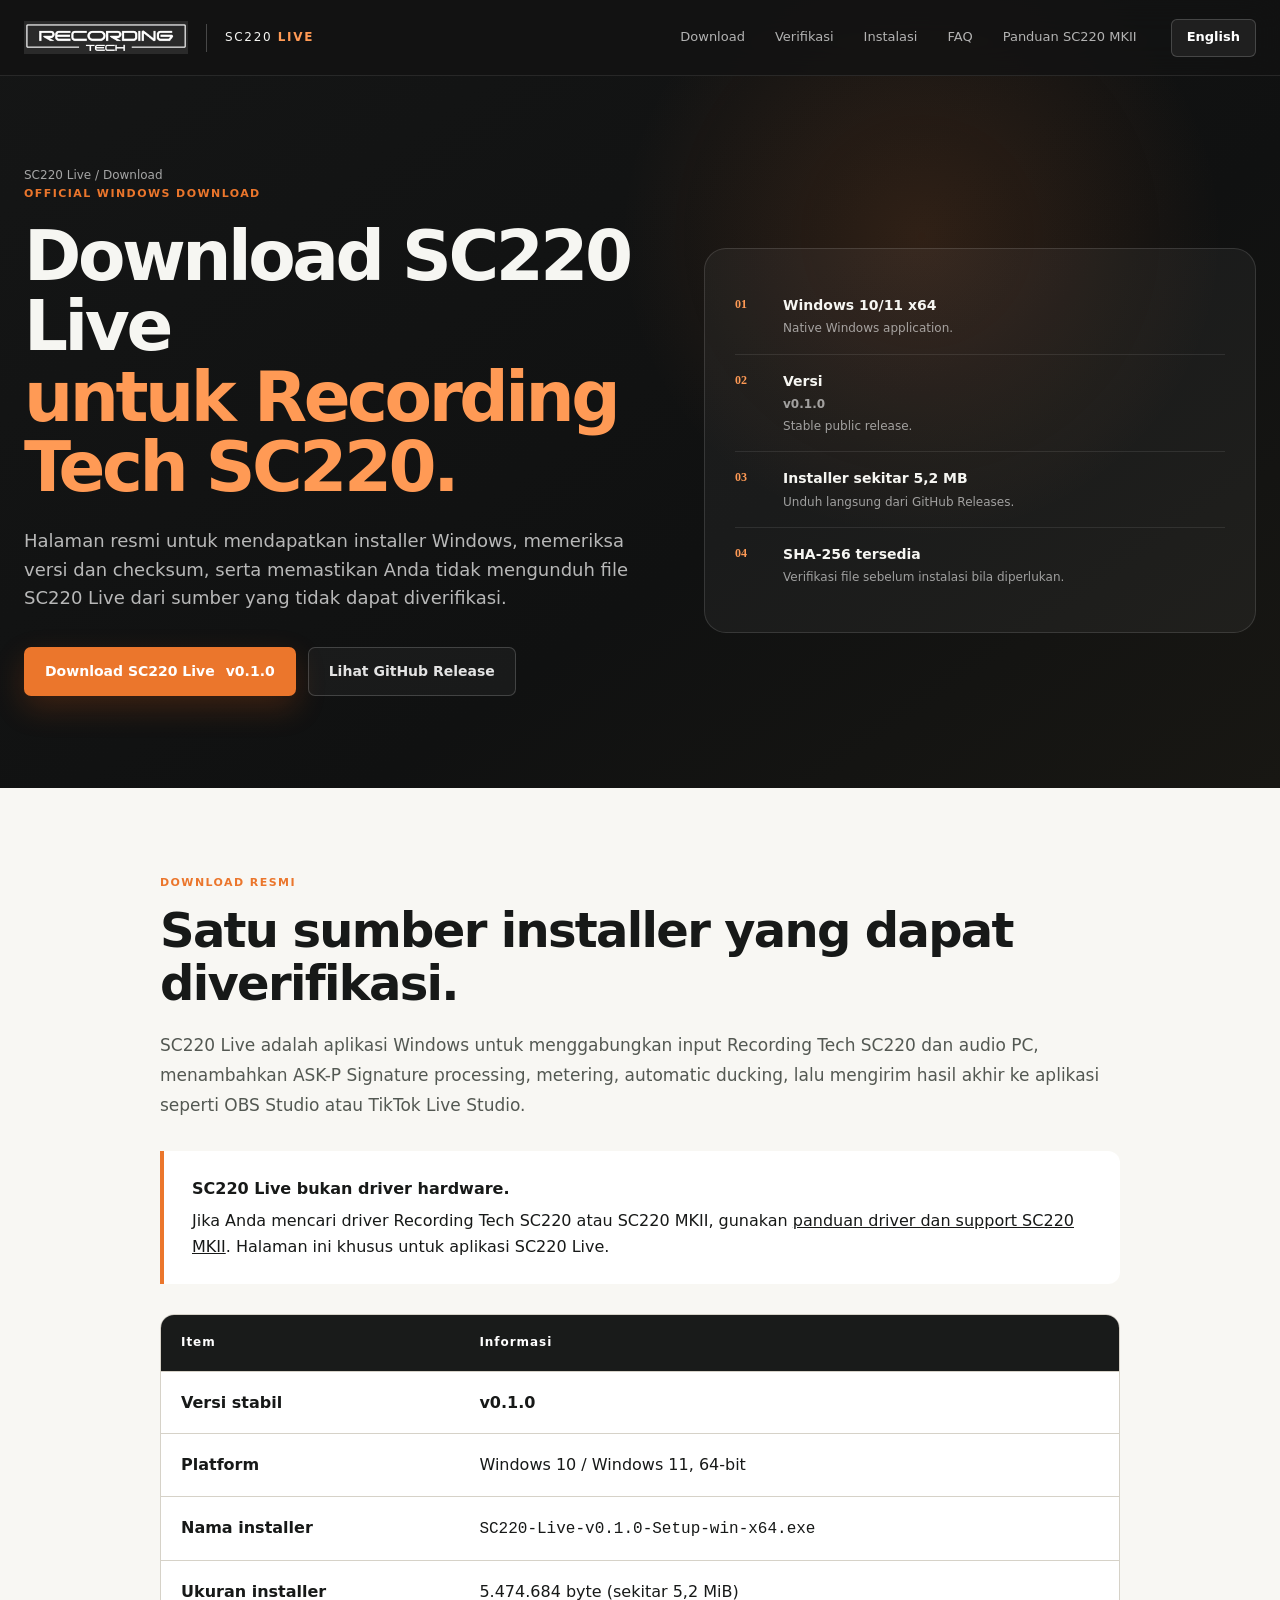
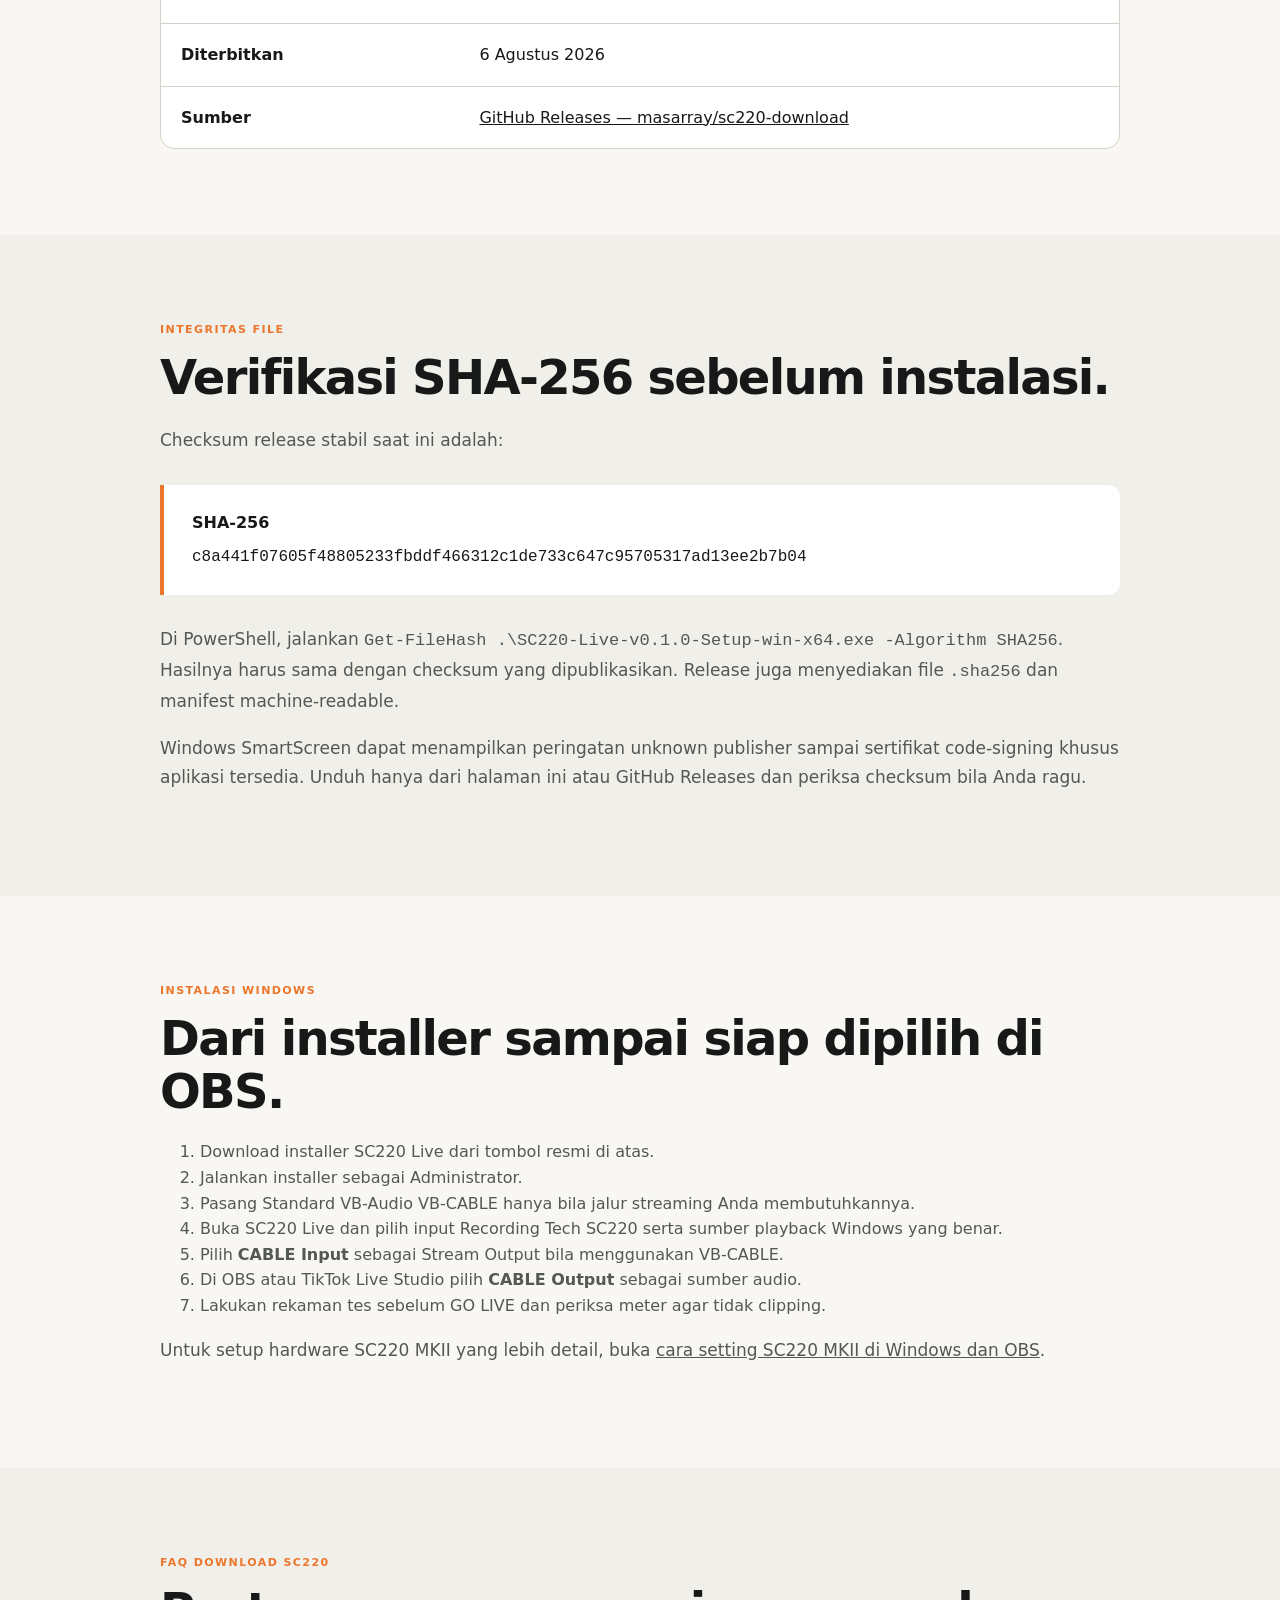
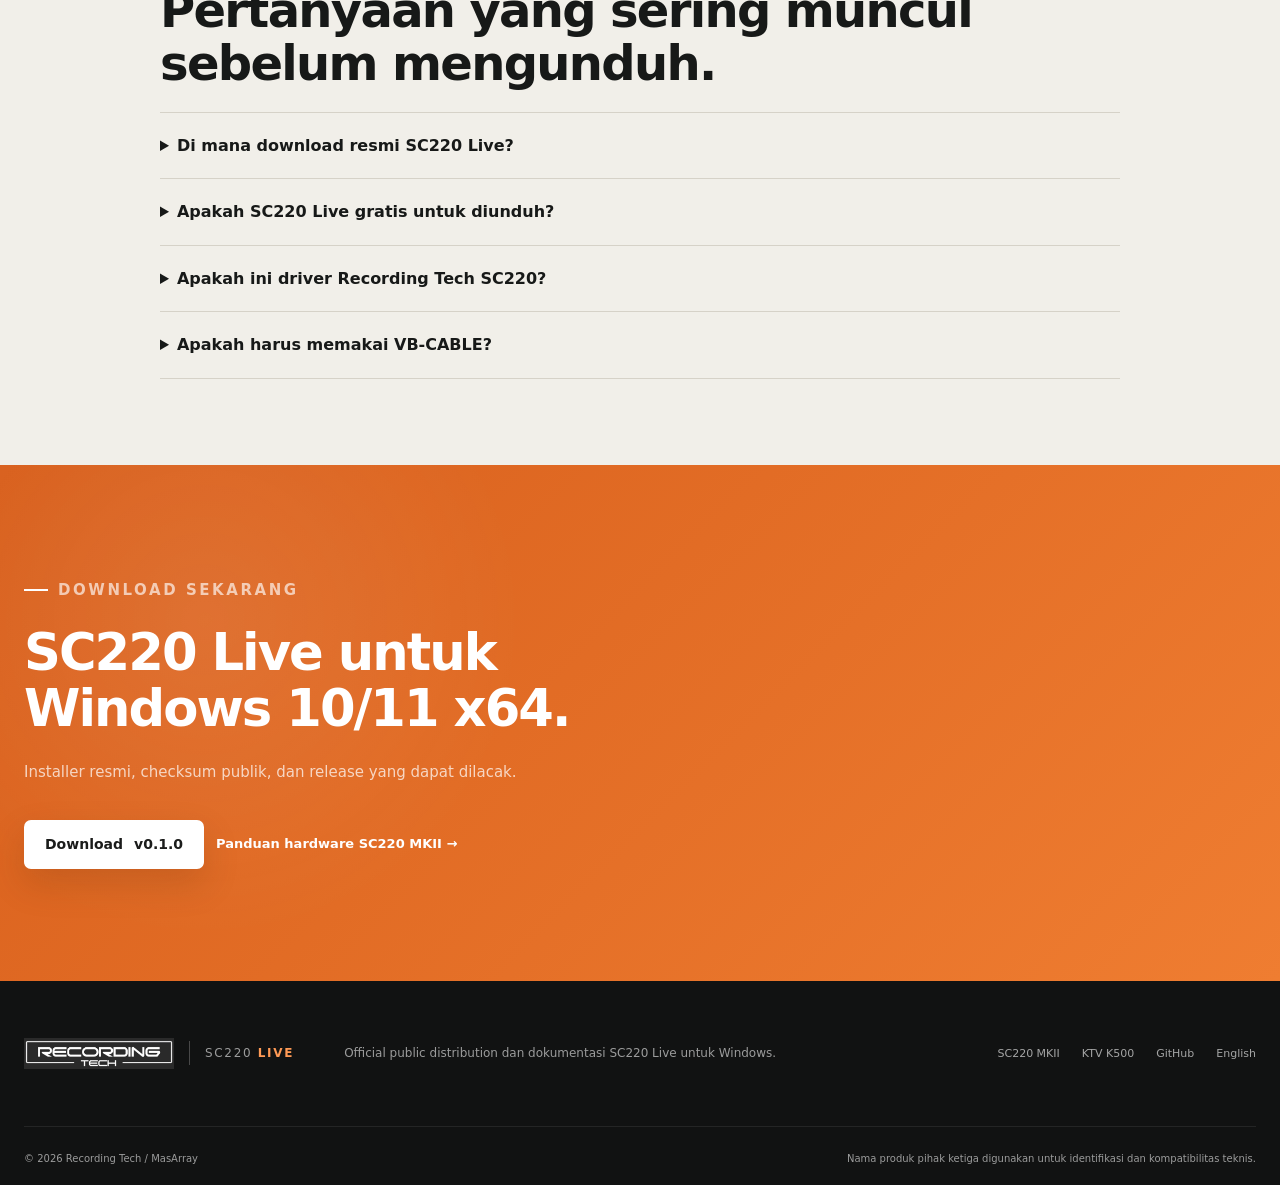
==== download/index.html @ 07a1c295 "Add Indonesian SC220 Live download landing page" ====
<!doctype html>
<html lang="id" data-release-source="../latest.json">
<head>
  <meta charset="utf-8">
  <meta name="viewport" content="width=device-width,initial-scale=1">
  <meta name="theme-color" content="#121313">
  <meta name="robots" content="index,follow,max-image-preview:large,max-snippet:-1,max-video-preview:-1">
  <title>Download SC220 Live untuk Recording Tech SC220 | Windows 10/11</title>
  <meta name="description" content="Download resmi SC220 Live untuk Recording Tech SC220 di Windows 10/11 x64. Cek versi terbaru, SHA-256, kebutuhan sistem, instalasi, dan troubleshooting dasar.">
  <link rel="canonical" href="https://masarray.github.io/sc220-download/download/">
  <link rel="alternate" hreflang="id" href="https://masarray.github.io/sc220-download/download/">
  <link rel="alternate" hreflang="en" href="https://masarray.github.io/sc220-download/en/download/">
  <link rel="alternate" hreflang="x-default" href="https://masarray.github.io/sc220-download/download/">
  <link rel="icon" href="../favicon.svg" type="image/svg+xml">
  <meta property="og:type" content="website">
  <meta property="og:site_name" content="SC220 Live">
  <meta property="og:url" content="https://masarray.github.io/sc220-download/download/">
  <meta property="og:title" content="Download SC220 Live untuk Recording Tech SC220">
  <meta property="og:description" content="Installer resmi Windows, versi terbaru, checksum SHA-256, kebutuhan sistem, dan panduan instalasi SC220 Live.">
  <meta property="og:image" content="https://masarray.github.io/sc220-download/og-sc220-id.png">
  <meta property="og:image:type" content="image/png">
  <meta property="og:image:width" content="1200">
  <meta property="og:image:height" content="630">
  <meta property="og:image:alt" content="Download resmi SC220 Live untuk Windows dan Recording Tech SC220">
  <meta property="og:locale" content="id_ID">
  <meta property="og:locale:alternate" content="en_US">
  <meta name="twitter:card" content="summary_large_image">
  <meta name="twitter:title" content="Download SC220 Live untuk Windows">
  <meta name="twitter:description" content="Installer resmi, checksum SHA-256, dan panduan instalasi untuk Recording Tech SC220.">
  <meta name="twitter:image" content="https://masarray.github.io/sc220-download/og-sc220-id.png">
  <link rel="stylesheet" href="../styles.css">
  <link rel="stylesheet" href="../seo.css">
  <script type="application/ld+json">
  {
    "@context":"https://schema.org",
    "@graph":[
      {
        "@type":"BreadcrumbList",
        "itemListElement":[
          {"@type":"ListItem","position":1,"name":"SC220 Live","item":"https://masarray.github.io/sc220-download/"},
          {"@type":"ListItem","position":2,"name":"Download SC220 Live","item":"https://masarray.github.io/sc220-download/download/"}
        ]
      },
      {
        "@type":"SoftwareApplication",
        "@id":"https://masarray.github.io/sc220-download/download/#software",
        "name":"SC220 Live",
        "alternateName":"SC220 Live Windows Audio Console",
        "url":"https://masarray.github.io/sc220-download/download/",
        "downloadUrl":"https://github.com/masarray/sc220-download/releases/download/v0.1.0/SC220-Live-v0.1.0-Setup-win-x64.exe",
        "softwareVersion":"0.1.0",
        "datePublished":"2026-08-06",
        "applicationCategory":"MultimediaApplication",
        "applicationSubCategory":"Audio mixer and live-streaming console",
        "operatingSystem":"Windows 10, Windows 11",
        "softwareRequirements":"Windows 10 or Windows 11 64-bit; Recording Tech SC220 or compatible Windows audio input device",
        "inLanguage":"id-ID",
        "isAccessibleForFree":true,
        "offers":{"@type":"Offer","price":"0","priceCurrency":"IDR","availability":"https://schema.org/InStock","url":"https://masarray.github.io/sc220-download/download/"},
        "publisher":{"@type":"Organization","name":"MasArray","url":"https://github.com/masarray"},
        "description":"Aplikasi Windows untuk menggabungkan input Recording Tech SC220 dan audio PC, melakukan metering, ducking, ASK-P Signature processing, dan routing ke OBS atau TikTok Live Studio."
      },
      {
        "@type":"FAQPage",
        "mainEntity":[
          {"@type":"Question","name":"Di mana download resmi SC220 Live?","acceptedAnswer":{"@type":"Answer","text":"Gunakan halaman download SC220 Live atau GitHub Releases masarray/sc220-download. Hindari installer repack dari situs file-sharing yang tidak dapat diverifikasi."}},
          {"@type":"Question","name":"Apakah SC220 Live gratis untuk diunduh?","acceptedAnswer":{"@type":"Answer","text":"Installer SC220 Live dapat diunduh tanpa kartu kredit. Full creative control tersedia selama 365 hari; fungsi audio utama tetap bekerja setelah periode tersebut."}},
          {"@type":"Question","name":"Apakah SC220 Live adalah driver Recording Tech SC220?","acceptedAnswer":{"@type":"Answer","text":"Bukan. SC220 Live adalah aplikasi mixer dan routing audio Windows. Driver perangkat, bila diperlukan oleh revisi hardware tertentu, merupakan komponen terpisah."}},
          {"@type":"Question","name":"Bagaimana memverifikasi installer SC220 Live?","acceptedAnswer":{"@type":"Answer","text":"Hitung SHA-256 file installer dan cocokkan dengan checksum yang dipublikasikan pada halaman download atau GitHub Release."}}
        ]
      }
    ]
  }
  </script>
</head>
<body>
<a class="skip-link" href="#content">Lewati ke isi utama</a>
<header class="site-header" data-header>
  <div class="nav-shell">
    <a class="brand" href="../" aria-label="SC220 Live"><img src="../recording-tech-logo.png" width="190" height="51" alt="Recording Tech"><span class="brand-divider"></span><span class="brand-product">SC220 <b>LIVE</b></span></a>
    <nav class="desktop-nav" aria-label="Navigasi download"><a href="#download-resmi">Download</a><a href="#verifikasi">Verifikasi</a><a href="#instalasi">Instalasi</a><a href="#faq">FAQ</a><a href="../sc220-mkii-audio-interface/">Panduan SC220 MKII</a></nav>
    <a class="header-download" href="../en/download/" lang="en">English</a>
  </div>
</header>
<main id="content">
<section class="guide-hero">
  <div class="breadcrumbs"><a href="../">SC220 Live</a> / Download</div>
  <div class="guide-hero-shell">
    <div>
      <span class="guide-eyebrow">OFFICIAL WINDOWS DOWNLOAD</span>
      <h1>Download SC220 Live<br><em>untuk Recording Tech SC220.</em></h1>
      <p>Halaman resmi untuk mendapatkan installer Windows, memeriksa versi dan checksum, serta memastikan Anda tidak mengunduh file SC220 Live dari sumber yang tidak dapat diverifikasi.</p>
      <div class="hero-actions">
        <a class="button button-primary" data-download-link href="https://github.com/masarray/sc220-download/releases/download/v0.1.0/SC220-Live-v0.1.0-Setup-win-x64.exe">Download SC220 Live <span data-version>v0.1.0</span></a>
        <a class="button button-secondary" data-release-link href="https://github.com/masarray/sc220-download/releases/latest">Lihat GitHub Release</a>
      </div>
    </div>
    <aside class="guide-panel" aria-label="Informasi rilis">
      <ol>
        <li><div><b>Windows 10/11 x64</b><span>Native Windows application.</span></div></li>
        <li><div><b>Versi <span data-version>v0.1.0</span></b><span>Stable public release.</span></div></li>
        <li><div><b>Installer sekitar 5,2 MB</b><span>Unduh langsung dari GitHub Releases.</span></div></li>
        <li><div><b>SHA-256 tersedia</b><span>Verifikasi file sebelum instalasi bila diperlukan.</span></div></li>
      </ol>
    </aside>
  </div>
</section>
<section class="article-section" id="download-resmi">
  <div class="article-shell">
    <span class="guide-eyebrow">DOWNLOAD RESMI</span>
    <h2>Satu sumber installer yang dapat diverifikasi.</h2>
    <p>SC220 Live adalah aplikasi Windows untuk menggabungkan input Recording Tech SC220 dan audio PC, menambahkan ASK-P Signature processing, metering, automatic ducking, lalu mengirim hasil akhir ke aplikasi seperti OBS Studio atau TikTok Live Studio.</p>
    <div class="intent-box"><strong>SC220 Live bukan driver hardware.</strong> Jika Anda mencari driver Recording Tech SC220 atau SC220 MKII, gunakan <a href="../sc220-mkii-audio-interface/support/">panduan driver dan support SC220 MKII</a>. Halaman ini khusus untuk aplikasi SC220 Live.</div>
    <div class="comparison-wrap"><table class="comparison"><thead><tr><th>Item</th><th>Informasi</th></tr></thead><tbody>
      <tr><td>Versi stabil</td><td><strong data-version>v0.1.0</strong></td></tr>
      <tr><td>Platform</td><td>Windows 10 / Windows 11, 64-bit</td></tr>
      <tr><td>Nama installer</td><td><code>SC220-Live-v0.1.0-Setup-win-x64.exe</code></td></tr>
      <tr><td>Ukuran installer</td><td>5.474.684 byte (sekitar 5,2 MiB)</td></tr>
      <tr><td>Diterbitkan</td><td><span data-published>6 Agustus 2026</span></td></tr>
      <tr><td>Sumber</td><td><a href="https://github.com/masarray/sc220-download/releases/latest">GitHub Releases — masarray/sc220-download</a></td></tr>
    </tbody></table></div>
  </div>
</section>
<section class="article-section alt" id="verifikasi">
  <div class="article-shell">
    <span class="guide-eyebrow">INTEGRITAS FILE</span>
    <h2>Verifikasi SHA-256 sebelum instalasi.</h2>
    <p>Checksum release stabil saat ini adalah:</p>
    <div class="intent-box"><strong>SHA-256</strong><code data-sha>c8a441f07605f48805233fbddf466312c1de733c647c95705317ad13ee2b7b04</code></div>
    <p>Di PowerShell, jalankan <code>Get-FileHash .\SC220-Live-v0.1.0-Setup-win-x64.exe -Algorithm SHA256</code>. Hasilnya harus sama dengan checksum yang dipublikasikan. Release juga menyediakan file <code>.sha256</code> dan manifest machine-readable.</p>
    <p>Windows SmartScreen dapat menampilkan peringatan unknown publisher sampai sertifikat code-signing khusus aplikasi tersedia. Unduh hanya dari halaman ini atau GitHub Releases dan periksa checksum bila Anda ragu.</p>
  </div>
</section>
<section class="article-section" id="instalasi">
  <div class="article-shell">
    <span class="guide-eyebrow">INSTALASI WINDOWS</span>
    <h2>Dari installer sampai siap dipilih di OBS.</h2>
    <ol>
      <li>Download installer SC220 Live dari tombol resmi di atas.</li>
      <li>Jalankan installer sebagai Administrator.</li>
      <li>Pasang Standard VB-Audio VB-CABLE hanya bila jalur streaming Anda membutuhkannya.</li>
      <li>Buka SC220 Live dan pilih input Recording Tech SC220 serta sumber playback Windows yang benar.</li>
      <li>Pilih <strong>CABLE Input</strong> sebagai Stream Output bila menggunakan VB-CABLE.</li>
      <li>Di OBS atau TikTok Live Studio pilih <strong>CABLE Output</strong> sebagai sumber audio.</li>
      <li>Lakukan rekaman tes sebelum GO LIVE dan periksa meter agar tidak clipping.</li>
    </ol>
    <p>Untuk setup hardware SC220 MKII yang lebih detail, buka <a href="../sc220-mkii-audio-interface/setup/">cara setting SC220 MKII di Windows dan OBS</a>.</p>
  </div>
</section>
<section class="article-section alt guide-faq" id="faq">
  <div class="article-shell">
    <span class="guide-eyebrow">FAQ DOWNLOAD SC220</span>
    <h2>Pertanyaan yang sering muncul sebelum mengunduh.</h2>
    <details><summary>Di mana download resmi SC220 Live?</summary><p>Gunakan halaman ini atau GitHub Releases <strong>masarray/sc220-download</strong>. File release memiliki checksum SHA-256 dan manifest untuk membantu verifikasi.</p></details>
    <details><summary>Apakah SC220 Live gratis untuk diunduh?</summary><p>Ya, installer dapat diunduh tanpa kartu kredit. Full creative control tersedia selama 365 hari; setelah itu routing, fader, meter, mute, ducking, dan fungsi audio utama tetap bekerja, sementara kontrol kreatif tertentu menjadi read-only.</p></details>
    <details><summary>Apakah ini driver Recording Tech SC220?</summary><p>Tidak. SC220 Live adalah mixer dan audio console Windows. Untuk diagnosis driver atau device yang tidak muncul di Windows, buka <a href="../sc220-mkii-audio-interface/support/">Driver & Support SC220 MKII</a>.</p></details>
    <details><summary>Apakah harus memakai VB-CABLE?</summary><p>Tidak selalu. VB-CABLE adalah jalur virtual yang umum dipakai untuk mengirim hasil mix ke aplikasi siaran. Bila workflow Anda sudah mempunyai endpoint virtual yang kompatibel, gunakan konfigurasi yang sesuai.</p></details>
  </div>
</section>
<section class="download-section">
  <div class="download-shell"><div class="download-copy"><p class="kicker"><span></span> DOWNLOAD SEKARANG</p><h2>SC220 Live untuk Windows 10/11 x64.</h2><p>Installer resmi, checksum publik, dan release yang dapat dilacak.</p><div class="download-actions"><a class="button button-primary button-light" data-download-link href="https://github.com/masarray/sc220-download/releases/download/v0.1.0/SC220-Live-v0.1.0-Setup-win-x64.exe">Download <b data-version>v0.1.0</b></a><a class="release-link" href="../sc220-mkii-audio-interface/">Panduan hardware SC220 MKII →</a></div></div></div>
</section>
</main>
<footer class="site-footer"><div class="footer-top"><a class="brand footer-brand" href="../"><img src="../recording-tech-logo.png" width="190" height="51" alt="Recording Tech"><span class="brand-divider"></span><span class="brand-product">SC220 <b>LIVE</b></span></a><p>Official public distribution dan dokumentasi SC220 Live untuk Windows.</p><div class="footer-links"><a href="../sc220-mkii-audio-interface/">SC220 MKII</a><a href="../ktv-k500-karaoke-processor/">KTV K500</a><a href="https://github.com/masarray/sc220-download">GitHub</a><a href="../en/download/" lang="en">English</a></div></div><div class="footer-bottom"><span>© <span data-year>2026</span> Recording Tech / MasArray</span><span>Nama produk pihak ketiga digunakan untuk identifikasi dan kompatibilitas teknis.</span></div></footer>
<script src="../app.js" defer></script>
</body>
</html>
---- styles.css ----
:root {
  --bg: #f1efe9;
  --paper: #f8f7f3;
  --paper-strong: #ffffff;
  --ink: #171918;
  --muted: #646863;
  --line: #d6d2c8;
  --dark: #121313;
  --dark-2: #191b1a;
  --dark-3: #222422;
  --orange: #eb762c;
  --orange-soft: #ff9a55;
  --green: #4bd181;
  --shadow: 0 24px 70px rgba(23, 18, 12, .14);
  --radius-sm: 8px;
  --radius-md: 14px;
  --radius-lg: 22px;
  --shell: min(1240px, calc(100vw - 48px));
}

* { box-sizing: border-box; }
html { scroll-behavior: smooth; }
body {
  margin: 0;
  background: var(--bg);
  color: var(--ink);
  font-family: "Segoe UI Variable", "Plus Jakarta Sans", "Segoe UI", Inter, system-ui, -apple-system, sans-serif;
  font-size: 16px;
  line-height: 1.6;
  -webkit-font-smoothing: antialiased;
  text-rendering: optimizeLegibility;
}
img { max-width: 100%; }
a { color: inherit; }
button, a { -webkit-tap-highlight-color: transparent; }
svg {
  width: 1.2em;
  height: 1.2em;
  fill: none;
  stroke: currentColor;
  stroke-width: 1.7;
  stroke-linecap: round;
  stroke-linejoin: round;
}
::selection { background: rgba(235, 118, 44, .25); }
:focus-visible {
  outline: 3px solid rgba(235, 118, 44, .72);
  outline-offset: 4px;
}

.skip-link {
  position: fixed;
  z-index: 999;
  top: 12px;
  left: 12px;
  transform: translateY(-150%);
  padding: 10px 14px;
  background: #fff;
  color: #111;
  border-radius: 6px;
  text-decoration: none;
  font-weight: 650;
}
.skip-link:focus { transform: none; }

.site-header {
  position: fixed;
  z-index: 100;
  inset: 0 0 auto;
  height: 76px;
  color: #f5f5f2;
  background: rgba(18, 19, 19, .78);
  border-bottom: 1px solid rgba(255, 255, 255, .09);
  backdrop-filter: blur(16px);
  transition: background .2s ease, box-shadow .2s ease;
}
.site-header.scrolled {
  background: rgba(18, 19, 19, .95);
  box-shadow: 0 10px 30px rgba(0, 0, 0, .18);
}
.nav-shell {
  width: var(--shell);
  height: 100%;
  margin: 0 auto;
  display: flex;
  align-items: center;
  gap: 34px;
}
.brand {
  display: inline-flex;
  align-items: center;
  min-width: max-content;
  color: inherit;
  text-decoration: none;
}
.brand img {
  display: block;
  width: 164px;
  height: auto;
  object-fit: contain;
}
.brand-divider {
  width: 1px;
  height: 28px;
  margin: 0 18px;
  background: rgba(255, 255, 255, .23);
}
.brand-product {
  font-size: 12px;
  letter-spacing: .14em;
  white-space: nowrap;
}
.brand-product b {
  color: var(--orange-soft);
  font-weight: 700;
}
.desktop-nav {
  margin-left: auto;
  display: flex;
  align-items: center;
  gap: 30px;
}
.desktop-nav a {
  color: rgba(255,255,255,.68);
  text-decoration: none;
  font-size: 13px;
  transition: color .15s ease;
}
.desktop-nav a:hover { color: #fff; }
.header-download {
  display: inline-flex;
  align-items: center;
  gap: 9px;
  min-height: 38px;
  padding: 0 15px;
  border: 1px solid rgba(255,255,255,.18);
  border-radius: 6px;
  color: #fff;
  background: rgba(255,255,255,.06);
  text-decoration: none;
  font-size: 13px;
  font-weight: 650;
  transition: background .15s ease, border-color .15s ease;
}
.header-download:hover {
  background: var(--orange);
  border-color: var(--orange);
}

.hero {
  position: relative;
  min-height: 100vh;
  overflow: hidden;
  padding: 148px 0 0;
  color: #f5f6f3;
  background:
    radial-gradient(circle at 65% 33%, rgba(235, 118, 44, .11), transparent 28%),
    linear-gradient(145deg, #151616 0%, #101111 58%, #181713 100%);
}
.ambient {
  position: absolute;
  border-radius: 50%;
  filter: blur(1px);
  pointer-events: none;
}
.ambient-one {
  width: 480px;
  height: 480px;
  right: -220px;
  top: 170px;
  border: 1px solid rgba(255,255,255,.05);
  box-shadow: inset 0 0 120px rgba(235, 118, 44, .03);
}
.ambient-two {
  width: 260px;
  height: 260px;
  left: -110px;
  bottom: 120px;
  border: 1px solid rgba(255,255,255,.04);
}
.hero-shell {
  position: relative;
  z-index: 2;
  width: var(--shell);
  margin: 0 auto;
  display: grid;
  grid-template-columns: minmax(0, .84fr) minmax(550px, 1.16fr);
  align-items: center;
  gap: clamp(48px, 6vw, 86px);
}
.kicker {
  margin: 0;
  display: flex;
  align-items: center;
  gap: 10px;
  color: rgba(255,255,255,.58);
  font-size: 11px;
  font-weight: 700;
  letter-spacing: .17em;
  line-height: 1.2;
}
.kicker span {
  width: 24px;
  height: 2px;
  background: var(--orange);
}
.kicker.dark { color: #696d68; }
.hero h1 {
  max-width: 700px;
  margin: 24px 0 26px;
  font-size: clamp(44px, 5.2vw, 72px);
  font-weight: 560;
  line-height: 1.02;
  letter-spacing: -.047em;
}
.hero h1 em {
  color: var(--orange-soft);
  font-style: normal;
  font-weight: 560;
}
.hero-lead {
  max-width: 620px;
  margin: 0;
  color: rgba(255,255,255,.67);
  font-size: clamp(16px, 1.4vw, 19px);
  line-height: 1.72;
}
.hero-actions,
.download-actions {
  display: flex;
  flex-wrap: wrap;
  align-items: center;
  gap: 12px;
  margin-top: 34px;
}
.button {
  min-height: 49px;
  padding: 0 20px;
  display: inline-flex;
  align-items: center;
  justify-content: center;
  gap: 11px;
  border: 1px solid transparent;
  border-radius: 7px;
  text-decoration: none;
  font-size: 14px;
  font-weight: 650;
  transition: transform .15s ease, background .15s ease, border-color .15s ease;
}
.button:hover { transform: translateY(-1px); }
.button-primary {
  color: #fff;
  background: var(--orange);
  box-shadow: 0 12px 30px rgba(213, 87, 19, .22);
}
.button-primary:hover { background: #d9651f; }
.button-secondary {
  color: rgba(255,255,255,.88);
  border-color: rgba(255,255,255,.18);
  background: rgba(255,255,255,.04);
}
.button-secondary:hover {
  border-color: rgba(255,255,255,.34);
  background: rgba(255,255,255,.08);
}
.hero-trust {
  display: flex;
  flex-wrap: wrap;
  gap: 9px 19px;
  margin-top: 24px;
  color: rgba(255,255,255,.54);
  font-size: 12px;
}
.hero-trust span {
  display: inline-flex;
  align-items: center;
  gap: 6px;
}
.hero-trust svg {
  width: 14px;
  height: 14px;
  color: var(--green);
}

.product-stage {
  overflow: hidden;
  border: 1px solid rgba(255,255,255,.12);
  border-radius: 11px;
  background: #202120;
  box-shadow: 0 34px 100px rgba(0,0,0,.38);
  transform: perspective(1400px) rotateY(-2.5deg) rotateX(1deg);
  transform-origin: center center;
}
.stage-topline {
  min-height: 42px;
  display: grid;
  grid-template-columns: 1fr auto 1fr;
  align-items: center;
  padding: 0 15px;
  border-bottom: 1px solid rgba(255,255,255,.08);
  color: rgba(255,255,255,.5);
  font-size: 10px;
  letter-spacing: .08em;
  text-transform: uppercase;
}
.window-dots {
  display: flex;
  gap: 6px;
}
.window-dots i {
  width: 7px;
  height: 7px;
  border-radius: 50%;
  background: rgba(255,255,255,.18);
}
.live-status {
  justify-self: end;
  display: inline-flex;
  align-items: center;
  gap: 7px;
  color: rgba(255,255,255,.6);
}
.live-status i {
  width: 6px;
  height: 6px;
  border-radius: 50%;
  background: var(--green);
  box-shadow: 0 0 0 4px rgba(75, 209, 129, .1);
}
.product-shot {
  position: relative;
  overflow: hidden;
  background: #151616;
}
.product-shot::after {
  content: "";
  position: absolute;
  inset: 0;
  pointer-events: none;
  box-shadow: inset 0 1px rgba(255,255,255,.06), inset 0 -70px 80px rgba(0,0,0,.08);
}
.product-shot img {
  display: block;
  width: 100%;
  height: auto;
}
.stage-caption {
  min-height: 38px;
  padding: 0 15px;
  display: flex;
  align-items: center;
  gap: 20px;
  color: rgba(255,255,255,.38);
  font-size: 9px;
  letter-spacing: .08em;
  text-transform: uppercase;
}
.stage-caption span + span::before {
  content: "•";
  margin-right: 20px;
  color: rgba(255,255,255,.18);
}

.hero-bottom {
  position: relative;
  z-index: 2;
  width: var(--shell);
  min-height: 92px;
  margin: 90px auto 0;
  display: grid;
  grid-template-columns: auto 1fr auto;
  align-items: center;
  gap: 28px;
  border-top: 1px solid rgba(255,255,255,.09);
  color: rgba(255,255,255,.48);
  font-size: 12px;
}
.hero-bottom p { margin: 0; }
.release-inline {
  display: flex;
  flex-wrap: wrap;
  gap: 9px 22px;
  align-items: center;
}
.release-inline strong {
  color: #fff;
  font-size: 13px;
}
.hero-bottom a {
  color: rgba(255,255,255,.72);
  text-decoration: none;
}
.hero-bottom a:hover { color: #fff; }

.plain-section,
.dark-section,
.setup-section,
.download-section {
  padding: 112px 0;
}
.plain-section > *,
.dark-section > *,
.setup-section > *,
.download-section > * {
  width: var(--shell);
  margin-left: auto;
  margin-right: auto;
}
.section-heading {
  margin-bottom: 58px;
}
.split-heading {
  display: grid;
  grid-template-columns: minmax(0, 1.05fr) minmax(340px, .68fr);
  align-items: end;
  gap: 70px;
}
.section-heading h2,
.setup-copy h2,
.download-copy h2,
.requirements h2,
.faq h2 {
  margin: 20px 0 0;
  font-size: clamp(32px, 4vw, 52px);
  line-height: 1.11;
  letter-spacing: -.038em;
  font-weight: 560;
}
.section-heading > p,
.setup-copy > p,
.download-copy > p {
  margin: 0;
  color: var(--muted);
  font-size: 15px;
  line-height: 1.78;
}
.centered-heading {
  max-width: 790px;
  text-align: center;
}
.centered-heading .kicker {
  justify-content: center;
}
.centered-heading h2 { margin-top: 20px; }

.signal-flow {
  display: grid;
  grid-template-columns: 1fr 64px 1fr 72px 1fr 72px 1fr;
  align-items: stretch;
}
.signal-flow article {
  position: relative;
  min-height: 300px;
  padding: 28px 24px 24px;
  border: 1px solid var(--line);
  border-radius: 10px;
  background: rgba(255,255,255,.42);
}
.signal-flow article.flow-highlight {
  border-color: #d87a3d;
  background: #191a19;
  color: #fff;
  box-shadow: var(--shadow);
}
.flow-number {
  position: absolute;
  top: 22px;
  right: 20px;
  color: #999b96;
  font: 600 10px/1 ui-monospace, SFMono-Regular, Consolas, monospace;
}
.flow-icon,
.feature-icon {
  width: 40px;
  height: 40px;
  display: grid;
  place-items: center;
  border: 1px solid var(--line);
  border-radius: 8px;
  background: rgba(255,255,255,.65);
  color: #4a4d49;
}
.flow-highlight .flow-icon {
  border-color: rgba(255,255,255,.14);
  background: rgba(255,255,255,.06);
  color: var(--orange-soft);
}
.flow-icon svg,
.feature-icon svg {
  width: 19px;
  height: 19px;
}
.signal-flow article small {
  display: block;
  margin-top: 48px;
  color: #80837e;
  font-size: 9px;
  font-weight: 700;
  letter-spacing: .14em;
}
.signal-flow article h3 {
  margin: 12px 0 10px;
  font-size: 18px;
  line-height: 1.25;
  font-weight: 650;
}
.signal-flow article p {
  margin: 0;
  color: var(--muted);
  font-size: 13px;
  line-height: 1.65;
}
.flow-highlight p { color: rgba(255,255,255,.56) !important; }
.flow-highlight small { color: var(--orange-soft) !important; }
.flow-join,
.flow-arrow {
  display: flex;
  align-items: center;
  justify-content: center;
}
.flow-join span,
.flow-arrow span {
  height: 1px;
  flex: 1;
  background: var(--line);
}
.flow-join b {
  margin: 0 8px;
  color: #8a8d88;
  font-size: 17px;
  font-weight: 500;
}
.flow-arrow svg {
  width: 20px;
  color: #8a8d88;
}

.dark-section {
  color: #f5f6f3;
  background: var(--dark);
}
.dark-section .section-heading > p { color: rgba(255,255,255,.5); }
.feature-grid {
  display: grid;
  grid-template-columns: repeat(3, 1fr);
  gap: 12px;
}
.feature-card {
  min-height: 245px;
  padding: 26px;
  border: 1px solid rgba(255,255,255,.09);
  border-radius: 10px;
  background: rgba(255,255,255,.025);
  transition: border-color .18s ease, background .18s ease, transform .18s ease;
}
.feature-card:hover {
  transform: translateY(-2px);
  border-color: rgba(255,255,255,.17);
  background: rgba(255,255,255,.045);
}
.feature-wide {
  grid-column: span 2;
  display: grid;
  grid-template-columns: 1.1fr .9fr;
  gap: 34px;
  align-items: center;
  min-height: 300px;
  background:
    radial-gradient(circle at 88% 25%, rgba(235,118,44,.12), transparent 33%),
    rgba(255,255,255,.03);
}
.feature-tag {
  display: inline-block;
  margin-bottom: 18px;
  color: var(--orange-soft);
  font-size: 9px;
  font-weight: 700;
  letter-spacing: .16em;
}
.feature-card h3 {
  margin: 22px 0 10px;
  font-size: 18px;
  font-weight: 620;
  line-height: 1.35;
}
.feature-wide h3 {
  max-width: 460px;
  margin-top: 0;
  font-size: 28px;
  letter-spacing: -.02em;
}
.feature-card p {
  margin: 0;
  color: rgba(255,255,255,.48);
  font-size: 13px;
  line-height: 1.7;
}
.feature-icon {
  border-color: rgba(255,255,255,.1);
  background: rgba(255,255,255,.04);
  color: var(--orange-soft);
}
.mini-mixer {
  display: grid;
  grid-template-columns: 1fr 1fr;
  gap: 13px;
  height: 220px;
}
.mini-channel {
  position: relative;
  overflow: hidden;
  display: flex;
  flex-direction: column;
  align-items: center;
  padding: 18px 14px;
  border: 1px solid rgba(255,255,255,.09);
  border-radius: 8px;
  background: #151615;
}
.mini-channel small {
  color: rgba(255,255,255,.46);
  font-size: 8px;
  letter-spacing: .12em;
}
.mini-channel .meter {
  position: absolute;
  left: 16px;
  top: 47px;
  bottom: 39px;
  width: 4px;
  border-radius: 99px;
  background: rgba(255,255,255,.08);
}
.mini-channel .meter::after {
  content: "";
  position: absolute;
  inset: auto 0 0;
  border-radius: 99px;
  background: linear-gradient(to top, #49c878 0 75%, #e6b346 75% 90%, #dc6745 90%);
}
.meter-a::after { height: 74%; }
.meter-b::after { height: 51%; }
.mini-channel > span {
  width: 2px;
  height: 104px;
  margin: 27px 0 10px;
  position: relative;
  background: rgba(255,255,255,.12);
}
.mini-channel > span::after {
  content: "";
  position: absolute;
  width: 31px;
  height: 15px;
  left: 50%;
  top: 42%;
  transform: translate(-50%, -50%);
  border: 1px solid rgba(255,255,255,.14);
  border-radius: 4px;
  background: linear-gradient(#3b3d3b, #272927);
  box-shadow: 0 4px 10px rgba(0,0,0,.32);
}
.mini-channel b {
  color: rgba(255,255,255,.62);
  font: 500 9px/1 ui-monospace, Consolas, monospace;
}

.use-cases { padding-bottom: 125px; }
.persona-grid {
  display: grid;
  grid-template-columns: repeat(3, 1fr);
  margin-top: 58px;
  border-top: 1px solid var(--line);
  border-bottom: 1px solid var(--line);
}
.persona-grid article {
  padding: 30px 34px 34px 0;
}
.persona-grid article + article {
  padding-left: 34px;
  border-left: 1px solid var(--line);
}
.persona-grid span {
  color: var(--orange);
  font: 650 10px/1 ui-monospace, Consolas, monospace;
}
.persona-grid h3 {
  margin: 23px 0 10px;
  font-size: 19px;
  font-weight: 620;
}
.persona-grid p {
  margin: 0;
  color: var(--muted);
  font-size: 13px;
  line-height: 1.7;
}

.setup-section {
  color: #f4f5f2;
  background: #1a1b1a;
}
.setup-shell {
  display: grid;
  grid-template-columns: .85fr 1.15fr;
  gap: clamp(60px, 8vw, 110px);
}
.setup-copy {
  position: sticky;
  top: 120px;
  align-self: start;
}
.setup-copy h2 {
  margin-bottom: 24px;
}
.setup-copy > p {
  color: rgba(255,255,255,.5);
}
.text-link {
  display: inline-flex;
  align-items: center;
  gap: 10px;
  margin-top: 28px;
  color: var(--orange-soft);
  text-decoration: none;
  font-size: 13px;
  font-weight: 650;
}
.text-link:hover { color: #fff; }
.setup-steps {
  list-style: none;
  margin: 0;
  padding: 0;
  border-top: 1px solid rgba(255,255,255,.1);
}
.setup-steps li {
  display: grid;
  grid-template-columns: 54px 1fr;
  gap: 18px;
  padding: 28px 0;
  border-bottom: 1px solid rgba(255,255,255,.1);
}
.setup-steps li > span {
  color: var(--orange-soft);
  font: 650 10px/1.8 ui-monospace, Consolas, monospace;
}
.setup-steps h3 {
  margin: 0 0 8px;
  font-size: 17px;
  font-weight: 620;
}
.setup-steps p {
  margin: 0;
  color: rgba(255,255,255,.48);
  font-size: 13px;
  line-height: 1.7;
}
.setup-steps b {
  color: rgba(255,255,255,.78);
  font-weight: 650;
}
.safety-note {
  width: var(--shell);
  margin-top: 62px;
  padding: 22px 25px;
  display: flex;
  align-items: flex-start;
  gap: 16px;
  border: 1px solid rgba(255,255,255,.1);
  border-radius: 8px;
  background: rgba(255,255,255,.035);
}
.safety-note svg {
  flex: 0 0 auto;
  width: 22px;
  height: 22px;
  color: var(--green);
}
.safety-note strong {
  display: block;
  margin-bottom: 3px;
  font-size: 13px;
}
.safety-note p {
  margin: 0;
  color: rgba(255,255,255,.46);
  font-size: 12px;
}

.licence-section {
  padding-top: 100px;
  padding-bottom: 100px;
}
.licence-card {
  display: grid;
  grid-template-columns: 1.35fr 1fr .8fr;
  gap: 0;
  overflow: hidden;
  border: 1px solid var(--line);
  border-radius: 12px;
  background: rgba(255,255,255,.42);
}
.licence-card > div {
  padding: 38px;
}
.licence-card > div + div {
  border-left: 1px solid var(--line);
}
.licence-main h2 {
  margin: 20px 0 16px;
  font-size: clamp(31px, 3.3vw, 45px);
  line-height: 1.12;
  letter-spacing: -.035em;
  font-weight: 560;
}
.licence-main p,
.licence-after p,
.licence-price p {
  margin: 0;
  color: var(--muted);
  font-size: 13px;
  line-height: 1.72;
}
.licence-after small,
.licence-price small {
  color: #7c7f7a;
  font-size: 9px;
  font-weight: 700;
  letter-spacing: .14em;
}
.licence-after h3 {
  margin: 21px 0 12px;
  font-size: 18px;
  font-weight: 620;
}
.licence-price {
  color: #fff;
  background: var(--dark);
}
.licence-price small { color: var(--orange-soft); }
.licence-price .price {
  display: block;
  margin: 21px 0 0;
  color: #fff;
  font-size: 27px;
  letter-spacing: -.025em;
  font-weight: 630;
}
.licence-price strong {
  display: block;
  margin: 1px 0 12px;
  color: var(--orange-soft);
  font-size: 12px;
}
.licence-price p { color: rgba(255,255,255,.46); }

.download-section {
  color: #fff;
  background:
    radial-gradient(circle at 16% 30%, rgba(255,255,255,.08), transparent 28%),
    linear-gradient(135deg, #d85f1c, #ef7d31);
}
.download-shell {
  display: grid;
  grid-template-columns: 1fr .78fr;
  gap: 80px;
  align-items: center;
}
.download-copy .kicker { color: rgba(255,255,255,.65); }
.download-copy .kicker span { background: #fff; }
.download-copy h2 {
  max-width: 670px;
  margin-bottom: 22px;
}
.download-copy > p {
  color: rgba(255,255,255,.72);
}
.button-light {
  color: #1b1c1b;
  background: #fff;
  box-shadow: 0 15px 35px rgba(107,48,10,.2);
}
.button-light:hover { background: #f3f1ea; }
.button-light b {
  font-weight: inherit;
}
.release-link {
  color: #fff;
  text-decoration: none;
  font-size: 13px;
  font-weight: 650;
}
.release-card {
  padding: 28px;
  border: 1px solid rgba(255,255,255,.22);
  border-radius: 10px;
  background: rgba(45, 19, 5, .16);
  backdrop-filter: blur(10px);
}
.release-row {
  min-height: 45px;
  display: grid;
  grid-template-columns: 110px 1fr;
  align-items: center;
  border-bottom: 1px solid rgba(255,255,255,.15);
}
.release-row > span {
  color: rgba(255,255,255,.56);
  font-size: 11px;
}
.release-row strong {
  justify-self: end;
  font-size: 12px;
  font-weight: 650;
}
.release-hash {
  position: relative;
  grid-template-columns: 110px 1fr auto;
  min-height: 79px;
}
.release-hash code {
  overflow: hidden;
  display: block;
  max-width: 260px;
  color: rgba(255,255,255,.77);
  font: 500 10px/1.5 ui-monospace, Consolas, monospace;
  text-overflow: ellipsis;
  white-space: nowrap;
}
.copy-button {
  min-height: 32px;
  margin-left: 12px;
  padding: 0 10px;
  display: inline-flex;
  align-items: center;
  gap: 6px;
  border: 1px solid rgba(255,255,255,.2);
  border-radius: 5px;
  color: #fff;
  background: rgba(255,255,255,.07);
  cursor: pointer;
  font: inherit;
  font-size: 10px;
}
.copy-button:hover { background: rgba(255,255,255,.14); }
.copy-button svg { width: 13px; height: 13px; }
.integrity-note {
  margin: 16px 0 0;
  color: rgba(255,255,255,.5);
  font-size: 10px;
  line-height: 1.6;
}

.requirements-faq {
  display: grid;
  grid-template-columns: .85fr 1.15fr;
  gap: clamp(60px, 8vw, 110px);
}
.requirements h2,
.faq h2 {
  margin-bottom: 35px;
}
.requirements ul {
  list-style: none;
  margin: 0;
  padding: 0;
  border-top: 1px solid var(--line);
}
.requirements li {
  min-height: 57px;
  display: grid;
  grid-template-columns: 95px 1fr;
  align-items: center;
  border-bottom: 1px solid var(--line);
}
.requirements li span {
  color: #7a7d78;
  font-size: 11px;
}
.requirements li strong {
  font-size: 12px;
  font-weight: 650;
}
.smartscreen {
  margin-top: 26px;
  padding: 17px 18px;
  display: flex;
  align-items: flex-start;
  gap: 13px;
  border: 1px solid #d9c6b7;
  border-radius: 7px;
  background: #f5e9df;
}
.smartscreen svg {
  flex: 0 0 auto;
  width: 18px;
  height: 18px;
  color: #b8571b;
}
.smartscreen p {
  margin: 0;
  color: #725947;
  font-size: 11px;
  line-height: 1.65;
}
.faq details {
  border-top: 1px solid var(--line);
}
.faq details:last-child {
  border-bottom: 1px solid var(--line);
}
.faq summary {
  position: relative;
  padding: 19px 38px 19px 0;
  list-style: none;
  cursor: pointer;
  font-size: 14px;
  font-weight: 620;
}
.faq summary::-webkit-details-marker { display: none; }
.faq summary::before,
.faq summary::after {
  content: "";
  position: absolute;
  right: 4px;
  top: 50%;
  width: 14px;
  height: 1px;
  background: #686b67;
  transition: transform .15s ease;
}
.faq summary::after { transform: rotate(90deg); }
.faq details[open] summary::after { transform: rotate(0); }
.faq details p {
  max-width: 660px;
  margin: -3px 0 21px;
  color: var(--muted);
  font-size: 12px;
  line-height: 1.75;
}

.site-footer {
  color: rgba(255,255,255,.58);
  background: #111212;
}
.footer-top,
.footer-bottom {
  width: var(--shell);
  margin: 0 auto;
}
.footer-top {
  min-height: 145px;
  display: grid;
  grid-template-columns: auto 1fr auto;
  align-items: center;
  gap: 50px;
}
.footer-brand img { width: 150px; }
.footer-brand .brand-divider { height: 24px; margin: 0 15px; }
.footer-top > p {
  max-width: 440px;
  margin: 0;
  font-size: 12px;
  line-height: 1.65;
}
.footer-links {
  display: flex;
  gap: 22px;
}
.footer-links a {
  color: rgba(255,255,255,.62);
  text-decoration: none;
  font-size: 11px;
}
.footer-links a:hover { color: #fff; }
.footer-bottom {
  min-height: 65px;
  padding: 18px 0;
  display: flex;
  align-items: center;
  justify-content: space-between;
  gap: 32px;
  border-top: 1px solid rgba(255,255,255,.08);
  font-size: 10px;
}
.footer-bottom span:last-child {
  max-width: 720px;
  text-align: right;
}

.toast {
  position: fixed;
  z-index: 300;
  left: 50%;
  bottom: 24px;
  transform: translate(-50%, 18px);
  padding: 10px 14px;
  border: 1px solid rgba(255,255,255,.12);
  border-radius: 6px;
  color: #fff;
  background: rgba(18,19,19,.94);
  box-shadow: 0 12px 30px rgba(0,0,0,.25);
  opacity: 0;
  pointer-events: none;
  font-size: 12px;
  transition: opacity .18s ease, transform .18s ease;
}
.toast.show {
  opacity: 1;
  transform: translate(-50%, 0);
}

@media (max-width: 1100px) {
  :root { --shell: min(100% - 40px, 980px); }
  .desktop-nav { display: none; }
  .header-download { margin-left: auto; }
  .hero {
    min-height: auto;
    padding-top: 132px;
  }
  .hero-shell {
    grid-template-columns: 1fr;
    gap: 54px;
  }
  .hero-copy { max-width: 760px; }
  .product-stage {
    width: min(900px, 100%);
    transform: none;
  }
  .hero-bottom { margin-top: 70px; }
  .signal-flow {
    grid-template-columns: 1fr 46px 1fr;
    gap: 0;
  }
  .signal-flow article { min-height: 260px; }
  .signal-flow .flow-arrow:nth-of-type(4),
  .signal-flow .flow-arrow:nth-of-type(6) {
    display: none;
  }
  .signal-flow article:nth-of-type(3),
  .signal-flow article:nth-of-type(4) {
    margin-top: 24px;
  }
  .signal-flow article:nth-of-type(3) { grid-column: 1; }
  .signal-flow article:nth-of-type(4) { grid-column: 3; }
  .feature-grid { grid-template-columns: repeat(2, 1fr); }
  .feature-wide { grid-column: 1 / -1; }
  .licence-card { grid-template-columns: 1fr 1fr; }
  .licence-price { grid-column: 1 / -1; }
  .licence-card > .licence-price {
    border-left: 0;
    border-top: 1px solid var(--line);
  }
  .download-shell { gap: 50px; }
  .footer-top {
    grid-template-columns: 1fr auto;
    gap: 24px;
    padding: 34px 0;
  }
  .footer-top > p {
    grid-column: 1 / -1;
    grid-row: 2;
  }
}

@media (max-width: 820px) {
  :root { --shell: calc(100% - 32px); }
  .site-header { height: 68px; }
  .brand img { width: 142px; }
  .brand-divider { margin: 0 13px; }
  .brand-product { font-size: 10px; }
  .hero { padding-top: 116px; }
  .hero h1 { font-size: clamp(41px, 10vw, 59px); }
  .hero-bottom {
    grid-template-columns: 1fr auto;
    padding: 22px 0;
  }
  .hero-bottom p { display: none; }
  .split-heading,
  .setup-shell,
  .download-shell,
  .requirements-faq {
    grid-template-columns: 1fr;
    gap: 36px;
  }
  .section-heading { margin-bottom: 42px; }
  .section-heading > p { max-width: 660px; }
  .signal-flow {
    grid-template-columns: 1fr;
    gap: 10px;
  }
  .signal-flow article,
  .signal-flow article:nth-of-type(3),
  .signal-flow article:nth-of-type(4) {
    grid-column: 1;
    margin: 0;
    min-height: 220px;
  }
  .flow-join,
  .flow-arrow { display: none; }
  .signal-flow article small { margin-top: 28px; }
  .feature-grid { grid-template-columns: 1fr 1fr; }
  .feature-wide {
    grid-template-columns: 1fr;
  }
  .mini-mixer { height: 190px; }
  .persona-grid {
    grid-template-columns: 1fr;
  }
  .persona-grid article,
  .persona-grid article + article {
    padding: 25px 0;
    border-left: 0;
    border-top: 1px solid var(--line);
  }
  .persona-grid article:first-child { border-top: 0; }
  .setup-copy { position: static; }
  .licence-card { grid-template-columns: 1fr; }
  .licence-card > div + div {
    border-left: 0;
    border-top: 1px solid var(--line);
  }
  .download-copy h2 { max-width: 700px; }
  .requirements-faq { gap: 70px; }
  .footer-bottom {
    align-items: flex-start;
    flex-direction: column;
    gap: 8px;
  }
  .footer-bottom span:last-child { text-align: left; }
}

@media (max-width: 560px) {
  :root { --shell: calc(100% - 26px); }
  body { font-size: 15px; }
  .brand-divider,
  .brand-product { display: none; }
  .header-download { min-height: 36px; }
  .hero { padding-top: 106px; }
  .hero h1 {
    margin-top: 20px;
    font-size: 39px;
    letter-spacing: -.042em;
  }
  .hero-lead { font-size: 15px; }
  .hero-actions,
  .download-actions {
    align-items: stretch;
    flex-direction: column;
  }
  .button {
    width: 100%;
  }
  .hero-trust {
    align-items: flex-start;
    flex-direction: column;
  }
  .stage-topline {
    grid-template-columns: 1fr auto;
  }
  .stage-topline > span:nth-child(2) { display: none; }
  .stage-caption { gap: 8px; }
  .stage-caption span:nth-child(2) { display: none; }
  .stage-caption span + span::before { margin-right: 8px; }
  .hero-bottom {
    grid-template-columns: 1fr;
    gap: 11px;
    margin-top: 50px;
  }
  .release-inline { gap: 6px 13px; }
  .hero-bottom > a { display: none; }
  .plain-section,
  .dark-section,
  .setup-section,
  .download-section {
    padding: 82px 0;
  }
  .section-heading h2,
  .setup-copy h2,
  .download-copy h2,
  .requirements h2,
  .faq h2 {
    font-size: 34px;
  }
  .feature-grid { grid-template-columns: 1fr; }
  .feature-wide {
    grid-column: 1;
    min-height: auto;
  }
  .feature-card { min-height: 220px; }
  .mini-mixer { height: 200px; }
  .licence-card > div { padding: 28px 24px; }
  .safety-note { padding: 18px; }
  .release-card { padding: 21px 18px; }
  .release-row { grid-template-columns: 85px 1fr; }
  .release-hash {
    grid-template-columns: 1fr auto;
    padding: 12px 0;
  }
  .release-hash > span {
    grid-column: 1 / -1;
    margin-bottom: 5px;
  }
  .release-hash code { max-width: 220px; }
  .footer-top {
    grid-template-columns: 1fr;
    gap: 20px;
  }
  .footer-links {
    flex-wrap: wrap;
    gap: 13px 20px;
  }
  .footer-top > p {
    grid-column: auto;
    grid-row: auto;
  }
}

@media (prefers-reduced-motion: reduce) {
  html { scroll-behavior: auto; }
  *, *::before, *::after {
    animation-duration: .01ms !important;
    animation-iteration-count: 1 !important;
    transition-duration: .01ms !important;
  }
}
---- seo.css ----
.topic-section{padding:92px 0;background:var(--paper)}.topic-shell{width:var(--shell);margin:0 auto;display:grid;grid-template-columns:.9fr 1.1fr;gap:58px;align-items:center}.topic-copy h2{margin:18px 0;font-size:clamp(32px,4.2vw,52px);line-height:1.08;letter-spacing:-.035em}.topic-copy p{color:var(--muted);max-width:620px}.topic-card{padding:34px;border:1px solid var(--line);border-radius:var(--radius-lg);background:var(--paper-strong);box-shadow:0 20px 55px rgba(20,17,12,.08)}.topic-card small,.guide-eyebrow{display:block;margin-bottom:12px;color:var(--orange);font-size:11px;font-weight:750;letter-spacing:.13em}.topic-card h3{margin:0 0 12px;font-size:25px;line-height:1.2}.topic-card p{margin:0 0 22px;color:var(--muted)}.topic-card a,.guide-link{display:inline-flex;align-items:center;gap:8px;color:var(--ink);font-size:14px;font-weight:700;text-decoration:none;border-bottom:1px solid var(--orange);padding-bottom:3px}.breadcrumbs{width:var(--shell);margin:0 auto;padding-top:112px;color:rgba(255,255,255,.62);font-size:12px}.breadcrumbs a{color:inherit;text-decoration:none}.breadcrumbs a:hover{color:#fff}.guide-hero{position:relative;overflow:hidden;padding:54px 0 92px;color:#f6f6f2;background:radial-gradient(circle at 72% 30%,rgba(235,118,44,.14),transparent 28%),linear-gradient(145deg,#151616,#101111 62%,#181713)}.guide-hero-shell{width:var(--shell);margin:0 auto;display:grid;grid-template-columns:1.05fr .95fr;gap:70px;align-items:center}.guide-hero h1{margin:18px 0 24px;font-size:clamp(42px,5.4vw,72px);line-height:1.02;letter-spacing:-.05em;max-width:800px}.guide-hero h1 em{color:var(--orange-soft);font-style:normal}.guide-hero p{max-width:680px;color:rgba(255,255,255,.7);font-size:18px}.guide-panel{padding:30px;border:1px solid rgba(255,255,255,.12);border-radius:var(--radius-lg);background:rgba(255,255,255,.045)}.guide-panel ol{list-style:none;padding:0;margin:0;counter-reset:flow}.guide-panel li{counter-increment:flow;display:grid;grid-template-columns:36px 1fr;gap:12px;padding:15px 0;border-bottom:1px solid rgba(255,255,255,.09)}.guide-panel li:last-child{border-bottom:0}.guide-panel li:before{content:"0" counter(flow);color:var(--orange-soft);font:700 12px/1.7 ui-monospace,Consolas}.guide-panel b{display:block;font-size:14px}.guide-panel span{display:block;color:rgba(255,255,255,.58);font-size:12px;margin-top:3px}.article-shell{width:min(960px,calc(100vw - 48px));margin:0 auto}.article-section{padding:86px 0;background:var(--paper)}.article-section.alt{background:var(--bg)}.article-section h2{margin:0 0 22px;font-size:clamp(31px,4vw,48px);line-height:1.1;letter-spacing:-.035em}.article-section h3{margin:34px 0 12px;font-size:24px}.article-section p,.article-section li{color:#535852}.article-section p{font-size:17px;line-height:1.75}.article-section ul{padding-left:22px}.intent-box{margin:30px 0;padding:25px 28px;border-left:4px solid var(--orange);background:#fff;border-radius:0 12px 12px 0}.intent-box strong{display:block;margin-bottom:7px;color:var(--ink)}.comparison-wrap{overflow-x:auto;border:1px solid var(--line);border-radius:14px;background:#fff}.comparison{width:100%;border-collapse:collapse;min-width:720px}.comparison th,.comparison td{padding:18px 20px;text-align:left;vertical-align:top;border-bottom:1px solid var(--line)}.comparison th{background:#191b1a;color:#fff;font-size:12px;letter-spacing:.08em}.comparison td:first-child{font-weight:700;color:var(--ink)}.comparison tr:last-child td{border-bottom:0}.signal-example{display:grid;grid-template-columns:repeat(4,1fr);gap:12px;margin:30px 0}.signal-example article{position:relative;padding:22px;border:1px solid var(--line);border-radius:12px;background:#fff}.signal-example article:not(:last-child):after{content:"→";position:absolute;right:-13px;top:50%;transform:translateY(-50%);z-index:2;width:26px;height:26px;display:grid;place-items:center;border-radius:50%;background:var(--orange);color:#fff;font-weight:800}.signal-example small{display:block;color:var(--orange);font-weight:750;letter-spacing:.08em;margin-bottom:7px}.signal-example b{display:block;line-height:1.3}.signal-example span{display:block;margin-top:7px;color:var(--muted);font-size:12px}.guide-faq details{border-top:1px solid var(--line);padding:20px 0}.guide-faq details:last-child{border-bottom:1px solid var(--line)}.guide-faq summary{cursor:pointer;font-weight:700;color:var(--ink)}.guide-faq details p{font-size:15px;margin-bottom:0}.source-note{font-size:12px!important;color:var(--muted)!important}@media(max-width:900px){.topic-shell,.guide-hero-shell{grid-template-columns:1fr;gap:34px}.breadcrumbs{padding-top:96px}.signal-example{grid-template-columns:1fr 1fr}.signal-example article:nth-child(2):after{display:none}}@media(max-width:560px){.topic-section{padding:72px 0}.topic-card{padding:25px}.guide-hero{padding-bottom:72px}.guide-hero h1{font-size:40px}.guide-hero p{font-size:16px}.article-shell{width:calc(100% - 28px)}.article-section{padding:70px 0}.signal-example{grid-template-columns:1fr}.signal-example article:after{display:none!important}}
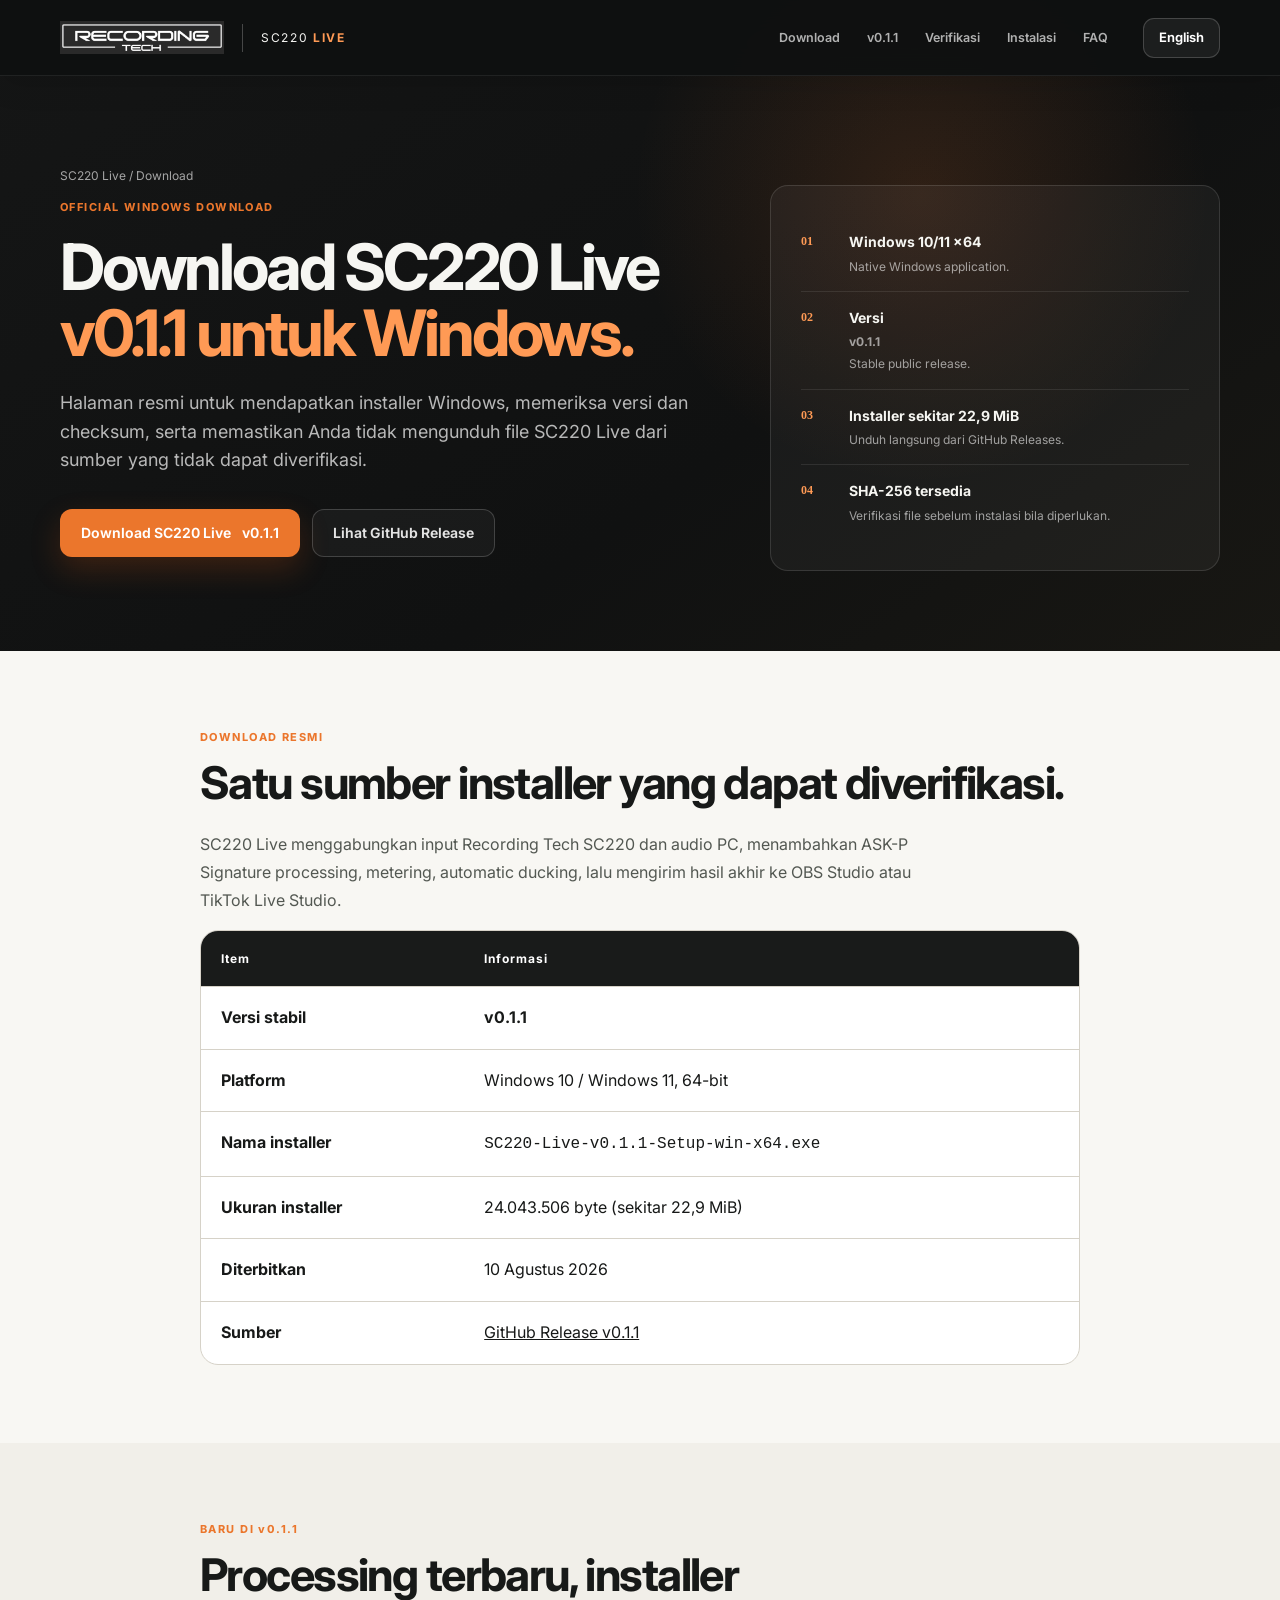
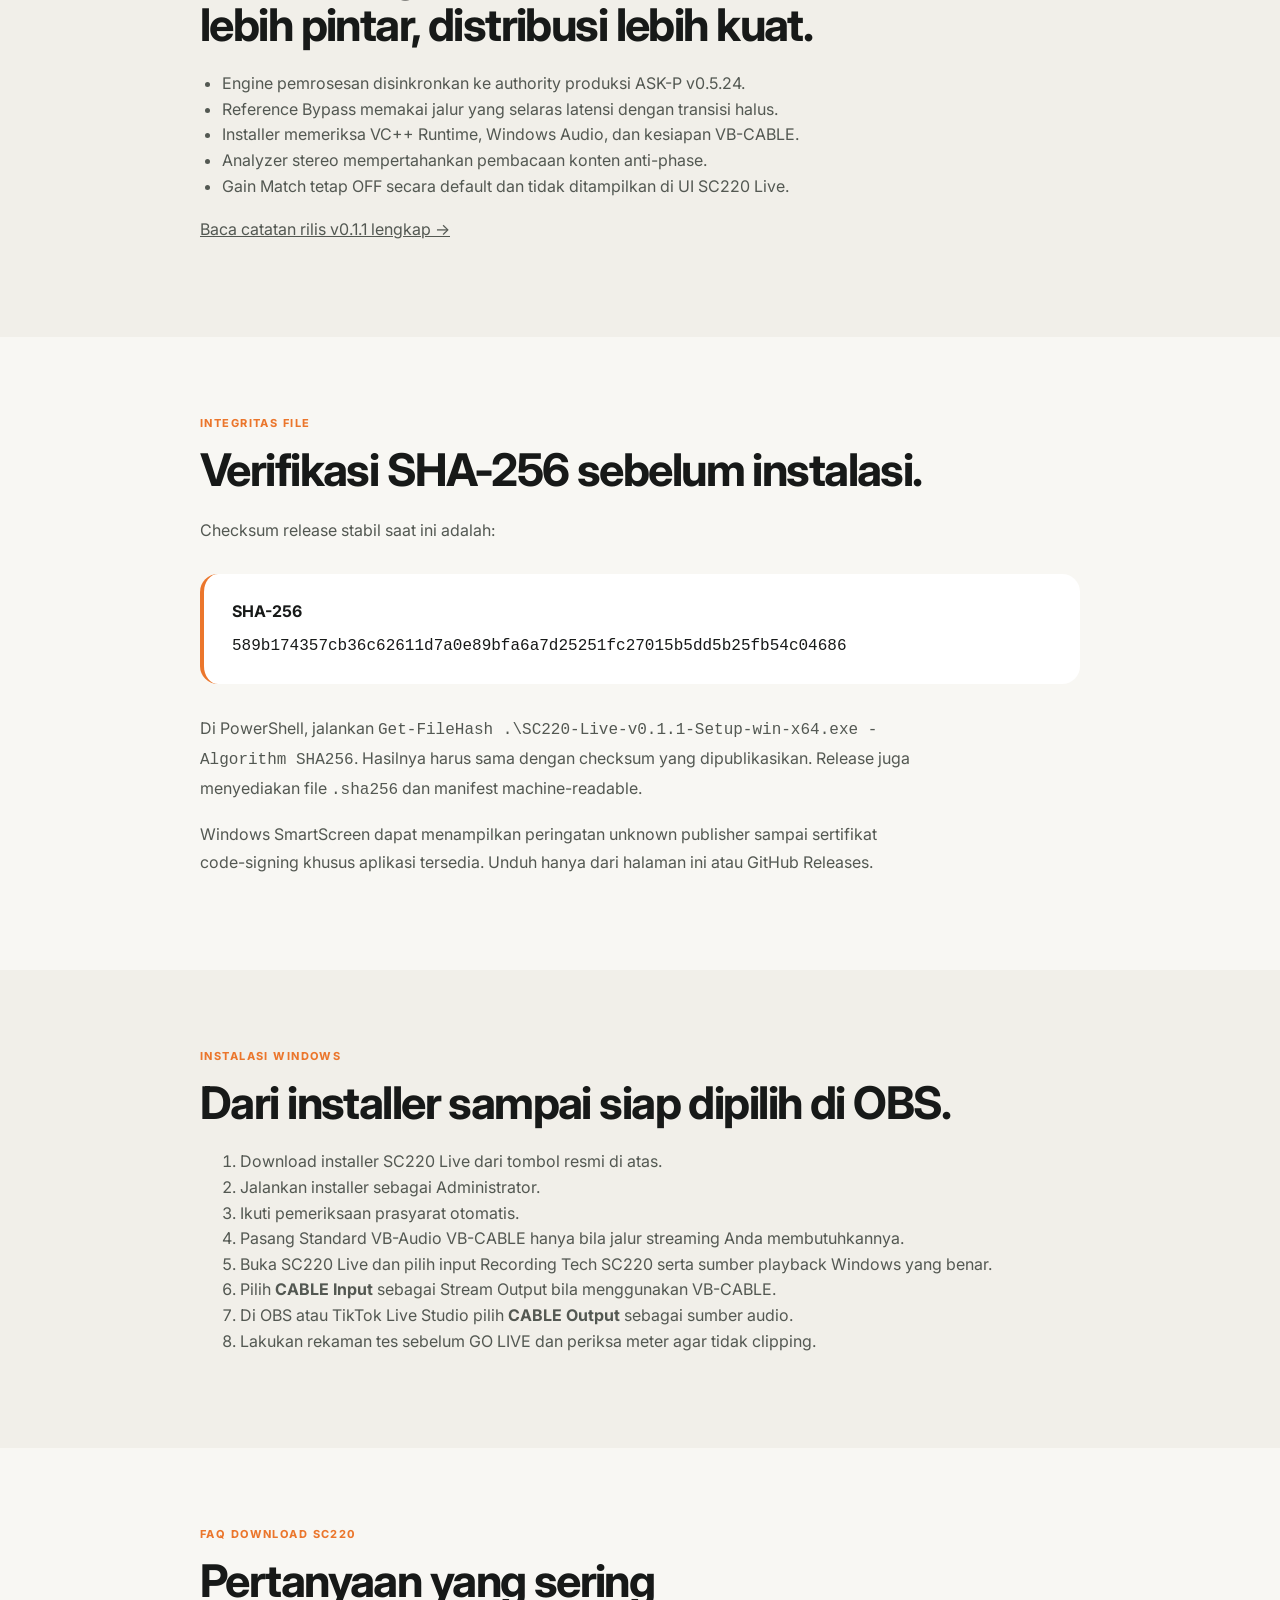
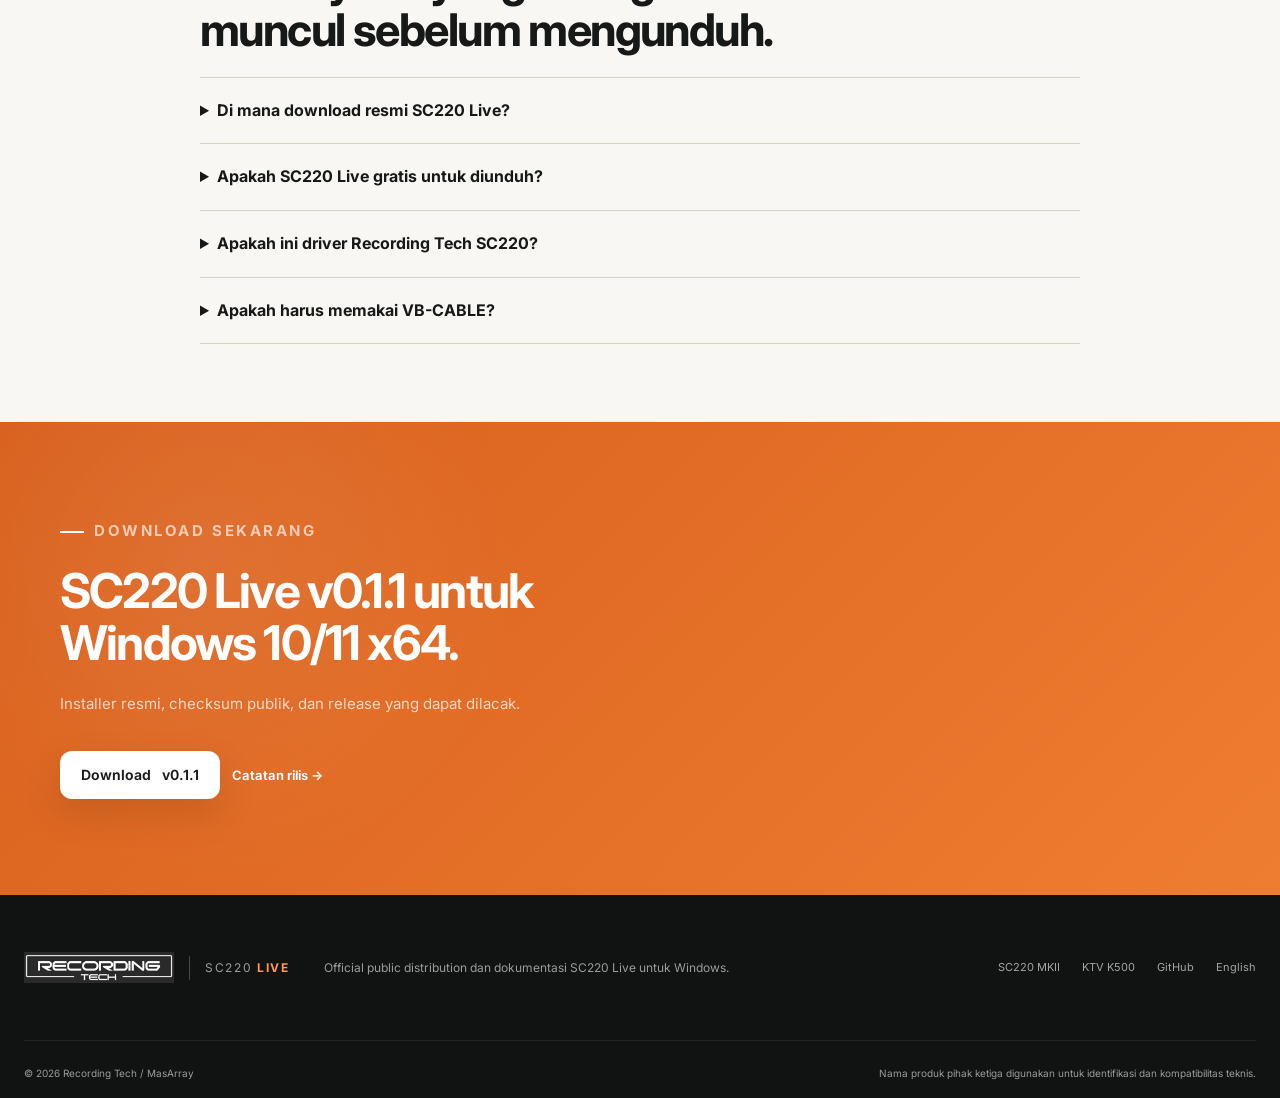
==== commit ba257bf4: "docs: synchronize v0.1.1 landing pages and release metadata" ====
--- a/download/index.html
+++ b/download/index.html
@@ -5,8 +5,8 @@
   <meta name="viewport" content="width=device-width,initial-scale=1">
   <meta name="theme-color" content="#121313">
   <meta name="robots" content="index,follow,max-image-preview:large,max-snippet:-1,max-video-preview:-1">
-  <title>Download SC220 Live untuk Recording Tech SC220 | Windows 10/11</title>
-  <meta name="description" content="Download resmi SC220 Live untuk Recording Tech SC220 di Windows 10/11 x64. Cek versi terbaru, SHA-256, kebutuhan sistem, instalasi, dan troubleshooting dasar.">
+  <title>Download SC220 Live v0.1.1 untuk Recording Tech SC220 | Windows 10/11</title>
+  <meta name="description" content="Download resmi SC220 Live v0.1.1 untuk Recording Tech SC220 di Windows 10/11 x64. Installer pintar, SHA-256, kebutuhan sistem, instalasi, dan troubleshooting dasar.">
   <link rel="canonical" href="https://masarray.github.io/sc220-download/download/">
   <link rel="alternate" hreflang="id" href="https://masarray.github.io/sc220-download/download/">
   <link rel="alternate" hreflang="en" href="https://masarray.github.io/sc220-download/en/download/">
@@ -15,8 +15,8 @@
   <meta property="og:type" content="website">
   <meta property="og:site_name" content="SC220 Live">
   <meta property="og:url" content="https://masarray.github.io/sc220-download/download/">
-  <meta property="og:title" content="Download SC220 Live untuk Recording Tech SC220">
-  <meta property="og:description" content="Installer resmi Windows, versi terbaru, checksum SHA-256, kebutuhan sistem, dan panduan instalasi SC220 Live.">
+  <meta property="og:title" content="Download SC220 Live v0.1.1 untuk Recording Tech SC220">
+  <meta property="og:description" content="Installer resmi Windows v0.1.1, checksum SHA-256, kebutuhan sistem, dan panduan instalasi SC220 Live.">
   <meta property="og:image" content="https://masarray.github.io/sc220-download/og-sc220-id.png">
   <meta property="og:image:type" content="image/png">
   <meta property="og:image:width" content="1200">
@@ -25,7 +25,7 @@
   <meta property="og:locale" content="id_ID">
   <meta property="og:locale:alternate" content="en_US">
   <meta name="twitter:card" content="summary_large_image">
-  <meta name="twitter:title" content="Download SC220 Live untuk Windows">
+  <meta name="twitter:title" content="Download SC220 Live v0.1.1 untuk Windows">
   <meta name="twitter:description" content="Installer resmi, checksum SHA-256, dan panduan instalasi untuk Recording Tech SC220.">
   <meta name="twitter:image" content="https://masarray.github.io/sc220-download/og-sc220-id.png">
   <link rel="stylesheet" href="../styles.css">
@@ -47,9 +47,9 @@
         "name":"SC220 Live",
         "alternateName":"SC220 Live Windows Audio Console",
         "url":"https://masarray.github.io/sc220-download/download/",
-        "downloadUrl":"https://github.com/masarray/sc220-download/releases/download/v0.1.0/SC220-Live-v0.1.0-Setup-win-x64.exe",
-        "softwareVersion":"0.1.0",
-        "datePublished":"2026-08-06",
+        "downloadUrl":"https://github.com/masarray/sc220-download/releases/download/v0.1.1/SC220-Live-v0.1.1-Setup-win-x64.exe",
+        "softwareVersion":"0.1.1",
+        "datePublished":"2026-08-10",
         "applicationCategory":"MultimediaApplication",
         "applicationSubCategory":"Audio mixer and live-streaming console",
         "operatingSystem":"Windows 10, Windows 11",
@@ -78,7 +78,7 @@
 <header class="site-header" data-header>
   <div class="nav-shell">
     <a class="brand" href="../" aria-label="SC220 Live"><img src="../recording-tech-logo.png" width="190" height="51" alt="Recording Tech"><span class="brand-divider"></span><span class="brand-product">SC220 <b>LIVE</b></span></a>
-    <nav class="desktop-nav" aria-label="Navigasi download"><a href="#download-resmi">Download</a><a href="#verifikasi">Verifikasi</a><a href="#instalasi">Instalasi</a><a href="#faq">FAQ</a><a href="../sc220-mkii-audio-interface/">Panduan SC220 MKII</a></nav>
+    <nav class="desktop-nav" aria-label="Navigasi download"><a href="#download-resmi">Download</a><a href="#baru">v0.1.1</a><a href="#verifikasi">Verifikasi</a><a href="#instalasi">Instalasi</a><a href="#faq">FAQ</a></nav>
     <a class="header-download" href="../en/download/" lang="en">English</a>
   </div>
 </header>
@@ -88,18 +88,18 @@
   <div class="guide-hero-shell">
     <div>
       <span class="guide-eyebrow">OFFICIAL WINDOWS DOWNLOAD</span>
-      <h1>Download SC220 Live<br><em>untuk Recording Tech SC220.</em></h1>
+      <h1>Download SC220 Live<br><em>v0.1.1 untuk Windows.</em></h1>
       <p>Halaman resmi untuk mendapatkan installer Windows, memeriksa versi dan checksum, serta memastikan Anda tidak mengunduh file SC220 Live dari sumber yang tidak dapat diverifikasi.</p>
       <div class="hero-actions">
-        <a class="button button-primary" data-download-link href="https://github.com/masarray/sc220-download/releases/download/v0.1.0/SC220-Live-v0.1.0-Setup-win-x64.exe">Download SC220 Live <span data-version>v0.1.0</span></a>
-        <a class="button button-secondary" data-release-link href="https://github.com/masarray/sc220-download/releases/latest">Lihat GitHub Release</a>
+        <a class="button button-primary" data-download-link href="https://github.com/masarray/sc220-download/releases/download/v0.1.1/SC220-Live-v0.1.1-Setup-win-x64.exe">Download SC220 Live <span data-version>v0.1.1</span></a>
+        <a class="button button-secondary" data-release-link href="https://github.com/masarray/sc220-download/releases/tag/v0.1.1">Lihat GitHub Release</a>
       </div>
     </div>
     <aside class="guide-panel" aria-label="Informasi rilis">
       <ol>
         <li><div><b>Windows 10/11 x64</b><span>Native Windows application.</span></div></li>
-        <li><div><b>Versi <span data-version>v0.1.0</span></b><span>Stable public release.</span></div></li>
-        <li><div><b>Installer sekitar 5,2 MB</b><span>Unduh langsung dari GitHub Releases.</span></div></li>
+        <li><div><b>Versi <span data-version>v0.1.1</span></b><span>Stable public release.</span></div></li>
+        <li><div><b>Installer sekitar 22,9 MiB</b><span>Unduh langsung dari GitHub Releases.</span></div></li>
         <li><div><b>SHA-256 tersedia</b><span>Verifikasi file sebelum instalasi bila diperlukan.</span></div></li>
       </ol>
     </aside>
@@ -109,59 +109,72 @@
   <div class="article-shell">
     <span class="guide-eyebrow">DOWNLOAD RESMI</span>
     <h2>Satu sumber installer yang dapat diverifikasi.</h2>
-    <p>SC220 Live adalah aplikasi Windows untuk menggabungkan input Recording Tech SC220 dan audio PC, menambahkan ASK-P Signature processing, metering, automatic ducking, lalu mengirim hasil akhir ke aplikasi seperti OBS Studio atau TikTok Live Studio.</p>
-    <div class="intent-box"><strong>SC220 Live bukan driver hardware.</strong> Jika Anda mencari driver Recording Tech SC220 atau SC220 MKII, gunakan <a href="../sc220-mkii-audio-interface/support/">panduan driver dan support SC220 MKII</a>. Halaman ini khusus untuk aplikasi SC220 Live.</div>
+    <p>SC220 Live menggabungkan input Recording Tech SC220 dan audio PC, menambahkan ASK-P Signature processing, metering, automatic ducking, lalu mengirim hasil akhir ke OBS Studio atau TikTok Live Studio.</p>
     <div class="comparison-wrap"><table class="comparison"><thead><tr><th>Item</th><th>Informasi</th></tr></thead><tbody>
-      <tr><td>Versi stabil</td><td><strong data-version>v0.1.0</strong></td></tr>
+      <tr><td>Versi stabil</td><td><strong data-version>v0.1.1</strong></td></tr>
       <tr><td>Platform</td><td>Windows 10 / Windows 11, 64-bit</td></tr>
-      <tr><td>Nama installer</td><td><code>SC220-Live-v0.1.0-Setup-win-x64.exe</code></td></tr>
-      <tr><td>Ukuran installer</td><td>5.474.684 byte (sekitar 5,2 MiB)</td></tr>
-      <tr><td>Diterbitkan</td><td><span data-published>6 Agustus 2026</span></td></tr>
-      <tr><td>Sumber</td><td><a href="https://github.com/masarray/sc220-download/releases/latest">GitHub Releases — masarray/sc220-download</a></td></tr>
+      <tr><td>Nama installer</td><td><code>SC220-Live-v0.1.1-Setup-win-x64.exe</code></td></tr>
+      <tr><td>Ukuran installer</td><td>24.043.506 byte (sekitar 22,9 MiB)</td></tr>
+      <tr><td>Diterbitkan</td><td><span data-published>10 Agustus 2026</span></td></tr>
+      <tr><td>Sumber</td><td><a href="https://github.com/masarray/sc220-download/releases/tag/v0.1.1">GitHub Release v0.1.1</a></td></tr>
     </tbody></table></div>
   </div>
 </section>
-<section class="article-section alt" id="verifikasi">
+<section class="article-section alt" id="baru">
+  <div class="article-shell">
+    <span class="guide-eyebrow">BARU DI v0.1.1</span>
+    <h2>Processing terbaru, installer lebih pintar, distribusi lebih kuat.</h2>
+    <ul>
+      <li>Engine pemrosesan disinkronkan ke authority produksi ASK-P v0.5.24.</li>
+      <li>Reference Bypass memakai jalur yang selaras latensi dengan transisi halus.</li>
+      <li>Installer memeriksa VC++ Runtime, Windows Audio, dan kesiapan VB-CABLE.</li>
+      <li>Analyzer stereo mempertahankan pembacaan konten anti-phase.</li>
+      <li>Gain Match tetap OFF secara default dan tidak ditampilkan di UI SC220 Live.</li>
+    </ul>
+    <p><a href="../RELEASE_NOTES_v0.1.1.md">Baca catatan rilis v0.1.1 lengkap →</a></p>
+  </div>
+</section>
+<section class="article-section" id="verifikasi">
   <div class="article-shell">
     <span class="guide-eyebrow">INTEGRITAS FILE</span>
     <h2>Verifikasi SHA-256 sebelum instalasi.</h2>
     <p>Checksum release stabil saat ini adalah:</p>
-    <div class="intent-box"><strong>SHA-256</strong><code data-sha>c8a441f07605f48805233fbddf466312c1de733c647c95705317ad13ee2b7b04</code></div>
-    <p>Di PowerShell, jalankan <code>Get-FileHash .\SC220-Live-v0.1.0-Setup-win-x64.exe -Algorithm SHA256</code>. Hasilnya harus sama dengan checksum yang dipublikasikan. Release juga menyediakan file <code>.sha256</code> dan manifest machine-readable.</p>
-    <p>Windows SmartScreen dapat menampilkan peringatan unknown publisher sampai sertifikat code-signing khusus aplikasi tersedia. Unduh hanya dari halaman ini atau GitHub Releases dan periksa checksum bila Anda ragu.</p>
+    <div class="intent-box"><strong>SHA-256</strong><code data-sha>589b174357cb36c62611d7a0e89bfa6a7d25251fc27015b5dd5b25fb54c04686</code></div>
+    <p>Di PowerShell, jalankan <code>Get-FileHash .\SC220-Live-v0.1.1-Setup-win-x64.exe -Algorithm SHA256</code>. Hasilnya harus sama dengan checksum yang dipublikasikan. Release juga menyediakan file <code>.sha256</code> dan manifest machine-readable.</p>
+    <p>Windows SmartScreen dapat menampilkan peringatan unknown publisher sampai sertifikat code-signing khusus aplikasi tersedia. Unduh hanya dari halaman ini atau GitHub Releases.</p>
   </div>
 </section>
-<section class="article-section" id="instalasi">
+<section class="article-section alt" id="instalasi">
   <div class="article-shell">
     <span class="guide-eyebrow">INSTALASI WINDOWS</span>
     <h2>Dari installer sampai siap dipilih di OBS.</h2>
     <ol>
       <li>Download installer SC220 Live dari tombol resmi di atas.</li>
       <li>Jalankan installer sebagai Administrator.</li>
+      <li>Ikuti pemeriksaan prasyarat otomatis.</li>
       <li>Pasang Standard VB-Audio VB-CABLE hanya bila jalur streaming Anda membutuhkannya.</li>
       <li>Buka SC220 Live dan pilih input Recording Tech SC220 serta sumber playback Windows yang benar.</li>
       <li>Pilih <strong>CABLE Input</strong> sebagai Stream Output bila menggunakan VB-CABLE.</li>
       <li>Di OBS atau TikTok Live Studio pilih <strong>CABLE Output</strong> sebagai sumber audio.</li>
       <li>Lakukan rekaman tes sebelum GO LIVE dan periksa meter agar tidak clipping.</li>
     </ol>
-    <p>Untuk setup hardware SC220 MKII yang lebih detail, buka <a href="../sc220-mkii-audio-interface/setup/">cara setting SC220 MKII di Windows dan OBS</a>.</p>
   </div>
 </section>
-<section class="article-section alt guide-faq" id="faq">
+<section class="article-section guide-faq" id="faq">
   <div class="article-shell">
     <span class="guide-eyebrow">FAQ DOWNLOAD SC220</span>
     <h2>Pertanyaan yang sering muncul sebelum mengunduh.</h2>
     <details><summary>Di mana download resmi SC220 Live?</summary><p>Gunakan halaman ini atau GitHub Releases <strong>masarray/sc220-download</strong>. File release memiliki checksum SHA-256 dan manifest untuk membantu verifikasi.</p></details>
-    <details><summary>Apakah SC220 Live gratis untuk diunduh?</summary><p>Ya, installer dapat diunduh tanpa kartu kredit. Full creative control tersedia selama 365 hari; setelah itu routing, fader, meter, mute, ducking, dan fungsi audio utama tetap bekerja, sementara kontrol kreatif tertentu menjadi read-only.</p></details>
-    <details><summary>Apakah ini driver Recording Tech SC220?</summary><p>Tidak. SC220 Live adalah mixer dan audio console Windows. Untuk diagnosis driver atau device yang tidak muncul di Windows, buka <a href="../sc220-mkii-audio-interface/support/">Driver & Support SC220 MKII</a>.</p></details>
-    <details><summary>Apakah harus memakai VB-CABLE?</summary><p>Tidak selalu. VB-CABLE adalah jalur virtual yang umum dipakai untuk mengirim hasil mix ke aplikasi siaran. Bila workflow Anda sudah mempunyai endpoint virtual yang kompatibel, gunakan konfigurasi yang sesuai.</p></details>
+    <details><summary>Apakah SC220 Live gratis untuk diunduh?</summary><p>Ya. Installer dapat diunduh tanpa kartu kredit. Full creative control tersedia selama 365 hari; fungsi audio utama tetap bekerja setelah periode tersebut.</p></details>
+    <details><summary>Apakah ini driver Recording Tech SC220?</summary><p>Tidak. SC220 Live adalah mixer dan audio console Windows; driver hardware, bila diperlukan, merupakan komponen terpisah.</p></details>
+    <details><summary>Apakah harus memakai VB-CABLE?</summary><p>Tidak selalu. VB-CABLE adalah jalur virtual yang umum dipakai untuk mengirim hasil mix ke aplikasi siaran.</p></details>
   </div>
 </section>
 <section class="download-section">
-  <div class="download-shell"><div class="download-copy"><p class="kicker"><span></span> DOWNLOAD SEKARANG</p><h2>SC220 Live untuk Windows 10/11 x64.</h2><p>Installer resmi, checksum publik, dan release yang dapat dilacak.</p><div class="download-actions"><a class="button button-primary button-light" data-download-link href="https://github.com/masarray/sc220-download/releases/download/v0.1.0/SC220-Live-v0.1.0-Setup-win-x64.exe">Download <b data-version>v0.1.0</b></a><a class="release-link" href="../sc220-mkii-audio-interface/">Panduan hardware SC220 MKII →</a></div></div></div>
+  <div class="download-shell"><div class="download-copy"><p class="kicker"><span></span> DOWNLOAD SEKARANG</p><h2>SC220 Live v0.1.1 untuk Windows 10/11 x64.</h2><p>Installer resmi, checksum publik, dan release yang dapat dilacak.</p><div class="download-actions"><a class="button button-primary button-light" data-download-link href="https://github.com/masarray/sc220-download/releases/download/v0.1.1/SC220-Live-v0.1.1-Setup-win-x64.exe">Download <b data-version>v0.1.1</b></a><a class="release-link" data-release-link href="https://github.com/masarray/sc220-download/releases/tag/v0.1.1">Catatan rilis →</a></div></div></div>
 </section>
 </main>
 <footer class="site-footer"><div class="footer-top"><a class="brand footer-brand" href="../"><img src="../recording-tech-logo.png" width="190" height="51" alt="Recording Tech"><span class="brand-divider"></span><span class="brand-product">SC220 <b>LIVE</b></span></a><p>Official public distribution dan dokumentasi SC220 Live untuk Windows.</p><div class="footer-links"><a href="../sc220-mkii-audio-interface/">SC220 MKII</a><a href="../ktv-k500-karaoke-processor/">KTV K500</a><a href="https://github.com/masarray/sc220-download">GitHub</a><a href="../en/download/" lang="en">English</a></div></div><div class="footer-bottom"><span>© <span data-year>2026</span> Recording Tech / MasArray</span><span>Nama produk pihak ketiga digunakan untuk identifikasi dan kompatibilitas teknis.</span></div></footer>
 <script src="../app.js" defer></script>
 </body>
-</html>+</html>
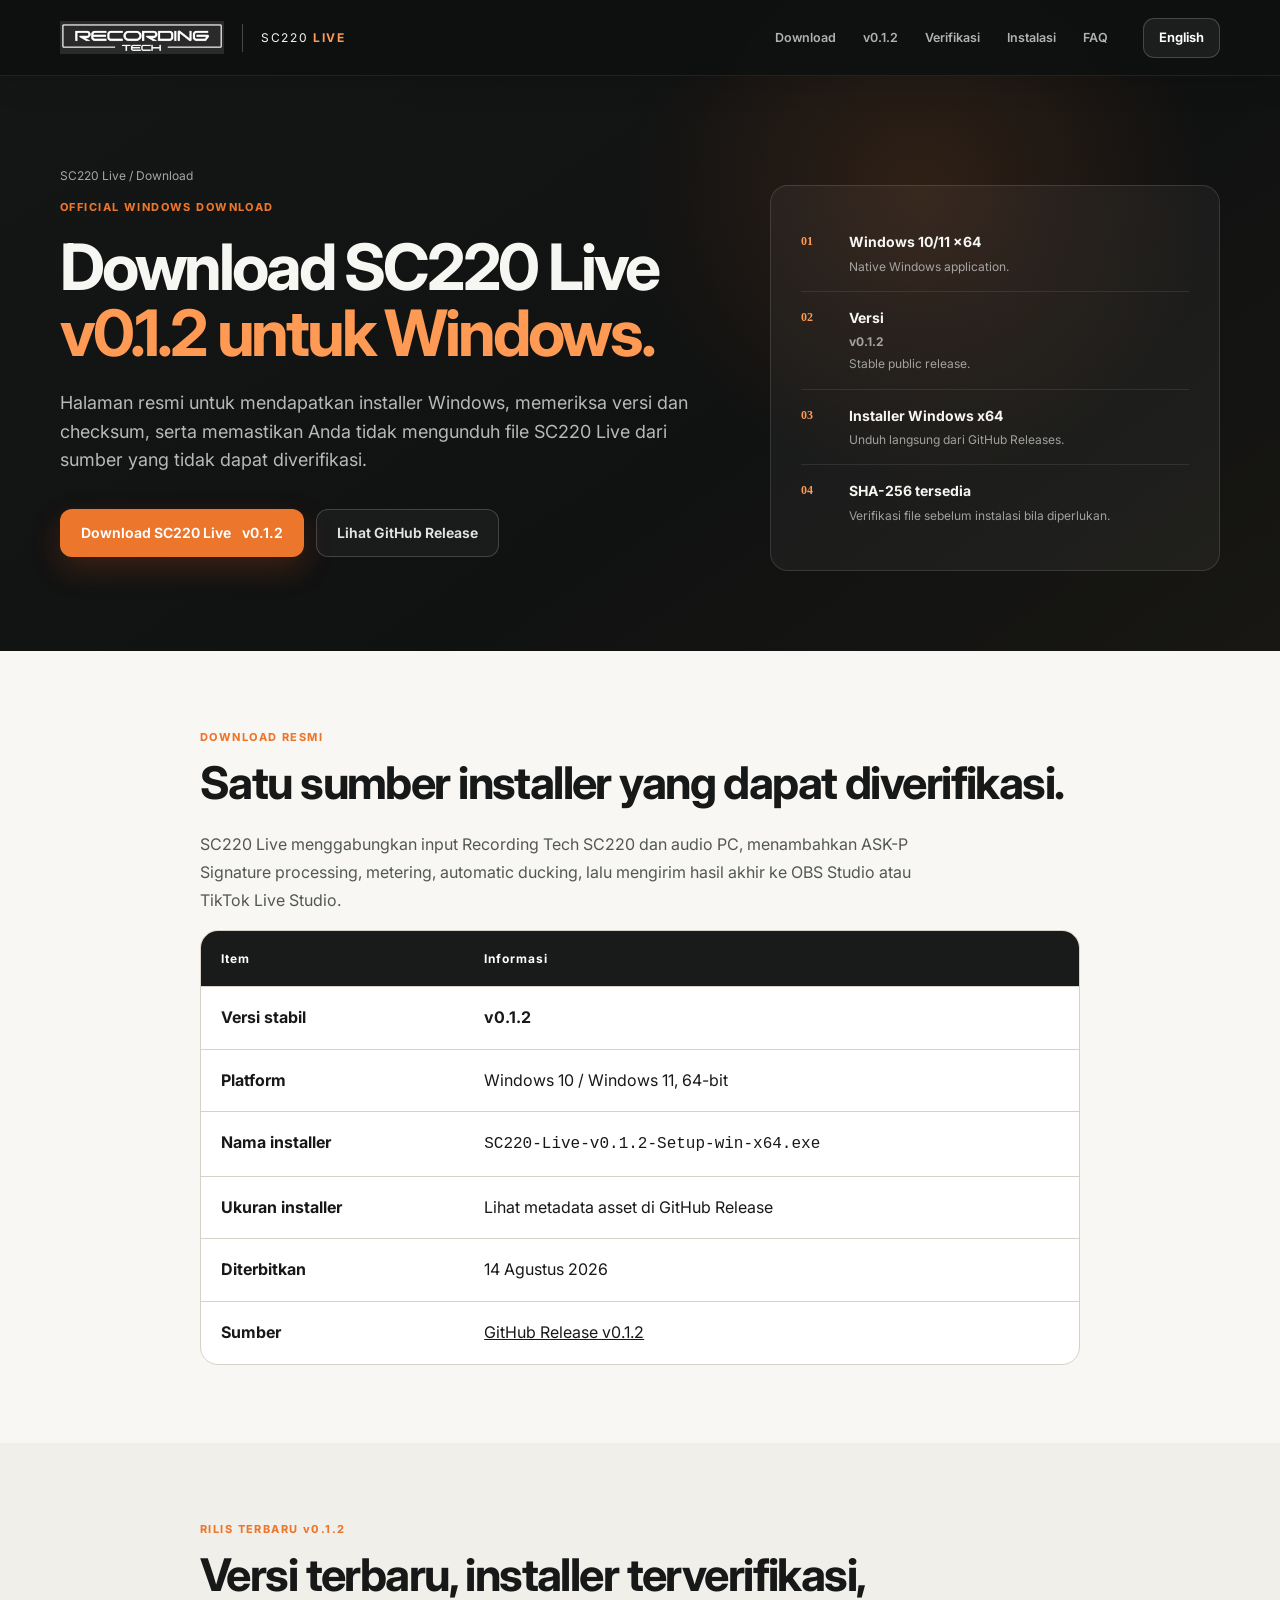
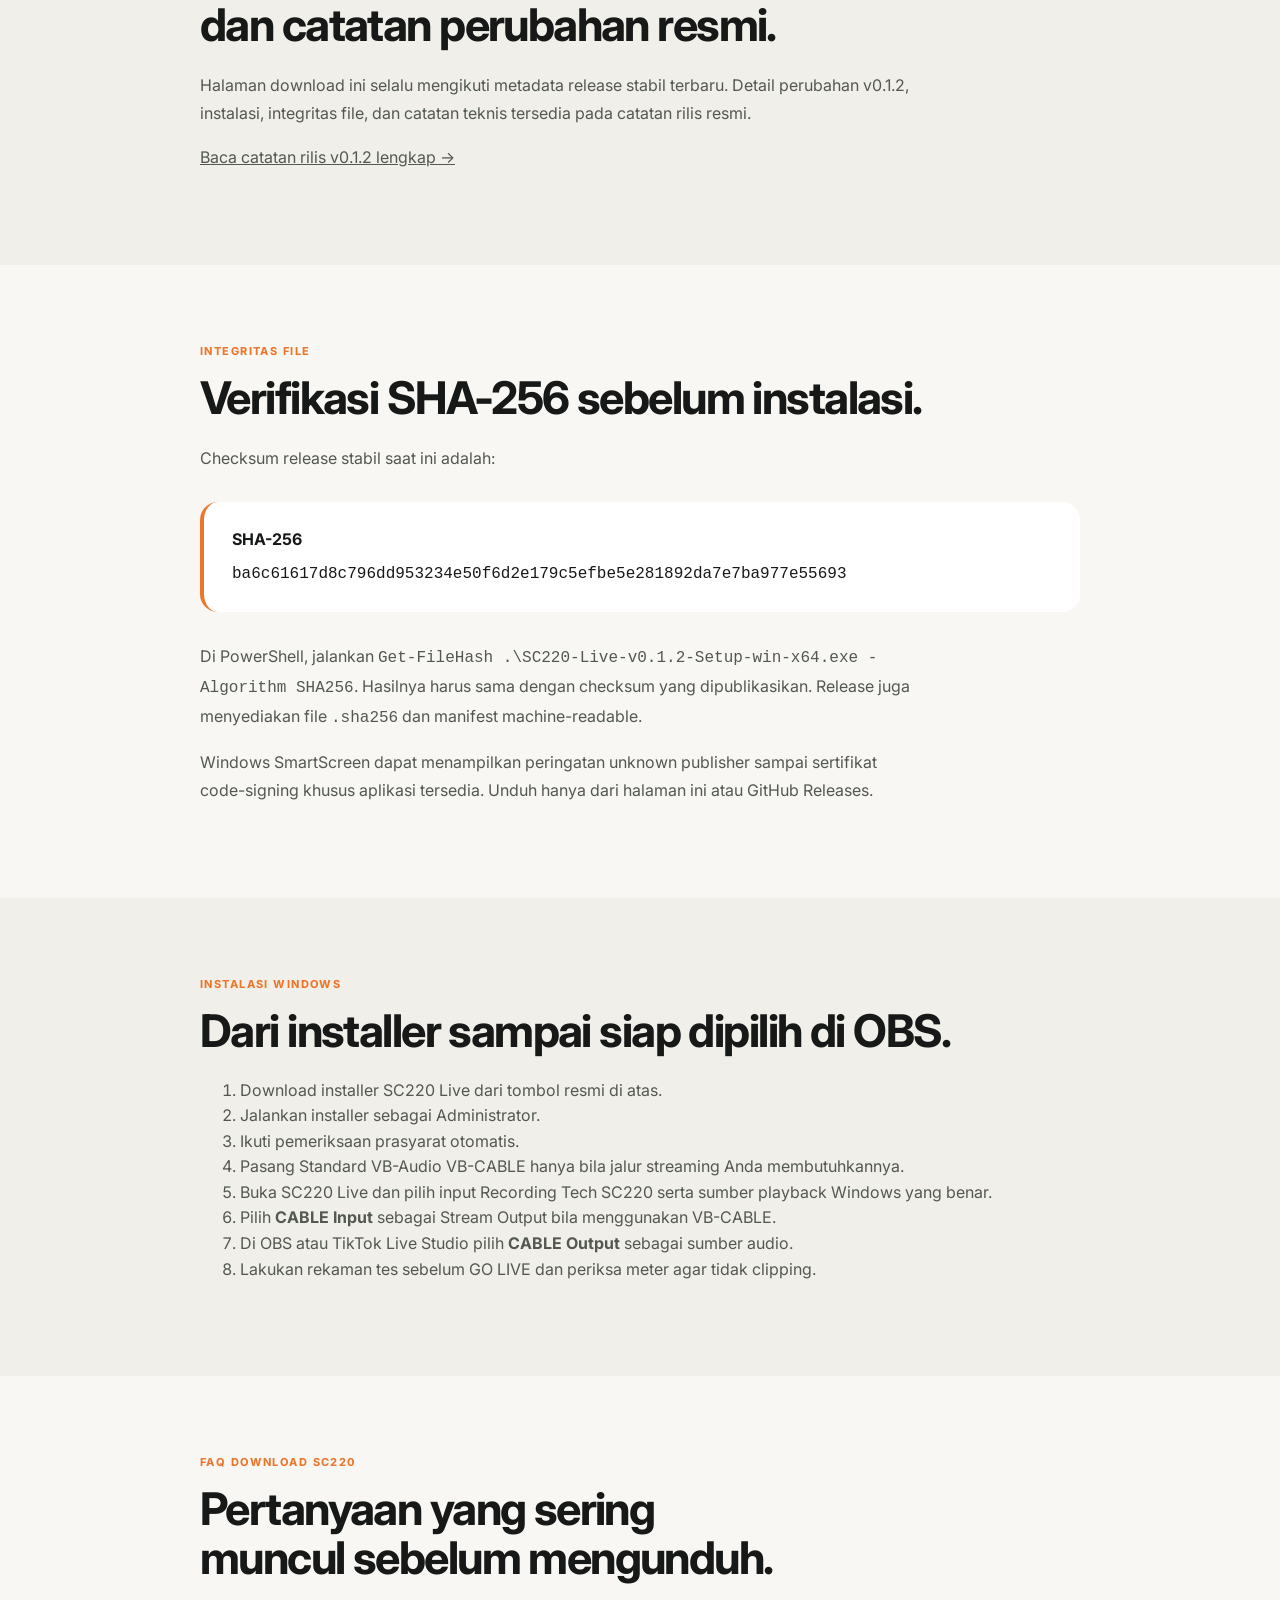
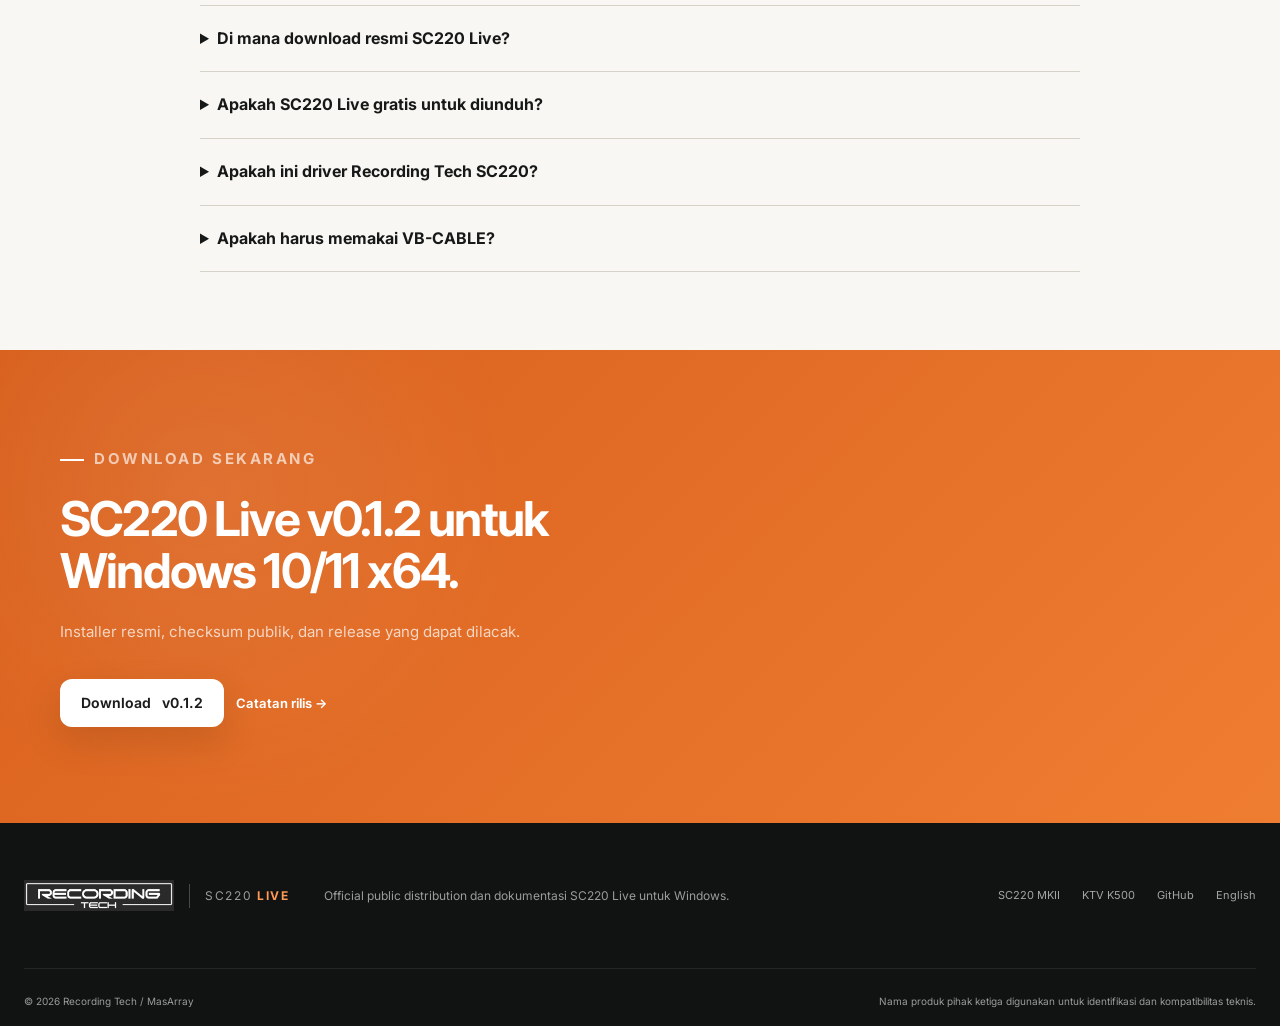
==== commit fdb377dc: "site: sync download landing to v0.1.2" ====
--- a/download/index.html
+++ b/download/index.html
@@ -5,8 +5,8 @@
   <meta name="viewport" content="width=device-width,initial-scale=1">
   <meta name="theme-color" content="#121313">
   <meta name="robots" content="index,follow,max-image-preview:large,max-snippet:-1,max-video-preview:-1">
-  <title>Download SC220 Live v0.1.1 untuk Recording Tech SC220 | Windows 10/11</title>
-  <meta name="description" content="Download resmi SC220 Live v0.1.1 untuk Recording Tech SC220 di Windows 10/11 x64. Installer pintar, SHA-256, kebutuhan sistem, instalasi, dan troubleshooting dasar.">
+  <title>Download SC220 Live v0.1.2 untuk Recording Tech SC220 | Windows 10/11</title>
+  <meta name="description" content="Download resmi SC220 Live v0.1.2 untuk Recording Tech SC220 di Windows 10/11 x64. Installer pintar, SHA-256, kebutuhan sistem, instalasi, dan troubleshooting dasar.">
   <link rel="canonical" href="https://masarray.github.io/sc220-download/download/">
   <link rel="alternate" hreflang="id" href="https://masarray.github.io/sc220-download/download/">
   <link rel="alternate" hreflang="en" href="https://masarray.github.io/sc220-download/en/download/">
@@ -15,8 +15,8 @@
   <meta property="og:type" content="website">
   <meta property="og:site_name" content="SC220 Live">
   <meta property="og:url" content="https://masarray.github.io/sc220-download/download/">
-  <meta property="og:title" content="Download SC220 Live v0.1.1 untuk Recording Tech SC220">
-  <meta property="og:description" content="Installer resmi Windows v0.1.1, checksum SHA-256, kebutuhan sistem, dan panduan instalasi SC220 Live.">
+  <meta property="og:title" content="Download SC220 Live v0.1.2 untuk Recording Tech SC220">
+  <meta property="og:description" content="Installer resmi Windows v0.1.2, checksum SHA-256, kebutuhan sistem, dan panduan instalasi SC220 Live.">
   <meta property="og:image" content="https://masarray.github.io/sc220-download/og-sc220-id.png">
   <meta property="og:image:type" content="image/png">
   <meta property="og:image:width" content="1200">
@@ -25,7 +25,7 @@
   <meta property="og:locale" content="id_ID">
   <meta property="og:locale:alternate" content="en_US">
   <meta name="twitter:card" content="summary_large_image">
-  <meta name="twitter:title" content="Download SC220 Live v0.1.1 untuk Windows">
+  <meta name="twitter:title" content="Download SC220 Live v0.1.2 untuk Windows">
   <meta name="twitter:description" content="Installer resmi, checksum SHA-256, dan panduan instalasi untuk Recording Tech SC220.">
   <meta name="twitter:image" content="https://masarray.github.io/sc220-download/og-sc220-id.png">
   <link rel="stylesheet" href="../styles.css">
@@ -47,9 +47,9 @@
         "name":"SC220 Live",
         "alternateName":"SC220 Live Windows Audio Console",
         "url":"https://masarray.github.io/sc220-download/download/",
-        "downloadUrl":"https://github.com/masarray/sc220-download/releases/download/v0.1.1/SC220-Live-v0.1.1-Setup-win-x64.exe",
-        "softwareVersion":"0.1.1",
-        "datePublished":"2026-08-10",
+        "downloadUrl":"https://github.com/masarray/sc220-download/releases/download/v0.1.2/SC220-Live-v0.1.2-Setup-win-x64.exe",
+        "softwareVersion":"0.1.2",
+        "datePublished":"2026-08-14",
         "applicationCategory":"MultimediaApplication",
         "applicationSubCategory":"Audio mixer and live-streaming console",
         "operatingSystem":"Windows 10, Windows 11",
@@ -78,7 +78,7 @@
 <header class="site-header" data-header>
   <div class="nav-shell">
     <a class="brand" href="../" aria-label="SC220 Live"><img src="../recording-tech-logo.png" width="190" height="51" alt="Recording Tech"><span class="brand-divider"></span><span class="brand-product">SC220 <b>LIVE</b></span></a>
-    <nav class="desktop-nav" aria-label="Navigasi download"><a href="#download-resmi">Download</a><a href="#baru">v0.1.1</a><a href="#verifikasi">Verifikasi</a><a href="#instalasi">Instalasi</a><a href="#faq">FAQ</a></nav>
+    <nav class="desktop-nav" aria-label="Navigasi download"><a href="#download-resmi">Download</a><a href="#baru">v0.1.2</a><a href="#verifikasi">Verifikasi</a><a href="#instalasi">Instalasi</a><a href="#faq">FAQ</a></nav>
     <a class="header-download" href="../en/download/" lang="en">English</a>
   </div>
 </header>
@@ -88,18 +88,18 @@
   <div class="guide-hero-shell">
     <div>
       <span class="guide-eyebrow">OFFICIAL WINDOWS DOWNLOAD</span>
-      <h1>Download SC220 Live<br><em>v0.1.1 untuk Windows.</em></h1>
+      <h1>Download SC220 Live<br><em>v0.1.2 untuk Windows.</em></h1>
       <p>Halaman resmi untuk mendapatkan installer Windows, memeriksa versi dan checksum, serta memastikan Anda tidak mengunduh file SC220 Live dari sumber yang tidak dapat diverifikasi.</p>
       <div class="hero-actions">
-        <a class="button button-primary" data-download-link href="https://github.com/masarray/sc220-download/releases/download/v0.1.1/SC220-Live-v0.1.1-Setup-win-x64.exe">Download SC220 Live <span data-version>v0.1.1</span></a>
-        <a class="button button-secondary" data-release-link href="https://github.com/masarray/sc220-download/releases/tag/v0.1.1">Lihat GitHub Release</a>
+        <a class="button button-primary" data-download-link href="https://github.com/masarray/sc220-download/releases/download/v0.1.2/SC220-Live-v0.1.2-Setup-win-x64.exe">Download SC220 Live <span data-version>v0.1.2</span></a>
+        <a class="button button-secondary" data-release-link href="https://github.com/masarray/sc220-download/releases/tag/v0.1.2">Lihat GitHub Release</a>
       </div>
     </div>
     <aside class="guide-panel" aria-label="Informasi rilis">
       <ol>
         <li><div><b>Windows 10/11 x64</b><span>Native Windows application.</span></div></li>
-        <li><div><b>Versi <span data-version>v0.1.1</span></b><span>Stable public release.</span></div></li>
-        <li><div><b>Installer sekitar 22,9 MiB</b><span>Unduh langsung dari GitHub Releases.</span></div></li>
+        <li><div><b>Versi <span data-version>v0.1.2</span></b><span>Stable public release.</span></div></li>
+        <li><div><b>Installer Windows x64</b><span>Unduh langsung dari GitHub Releases.</span></div></li>
         <li><div><b>SHA-256 tersedia</b><span>Verifikasi file sebelum instalasi bila diperlukan.</span></div></li>
       </ol>
     </aside>
@@ -111,27 +111,21 @@
     <h2>Satu sumber installer yang dapat diverifikasi.</h2>
     <p>SC220 Live menggabungkan input Recording Tech SC220 dan audio PC, menambahkan ASK-P Signature processing, metering, automatic ducking, lalu mengirim hasil akhir ke OBS Studio atau TikTok Live Studio.</p>
     <div class="comparison-wrap"><table class="comparison"><thead><tr><th>Item</th><th>Informasi</th></tr></thead><tbody>
-      <tr><td>Versi stabil</td><td><strong data-version>v0.1.1</strong></td></tr>
+      <tr><td>Versi stabil</td><td><strong data-version>v0.1.2</strong></td></tr>
       <tr><td>Platform</td><td>Windows 10 / Windows 11, 64-bit</td></tr>
-      <tr><td>Nama installer</td><td><code>SC220-Live-v0.1.1-Setup-win-x64.exe</code></td></tr>
-      <tr><td>Ukuran installer</td><td>24.043.506 byte (sekitar 22,9 MiB)</td></tr>
-      <tr><td>Diterbitkan</td><td><span data-published>10 Agustus 2026</span></td></tr>
-      <tr><td>Sumber</td><td><a href="https://github.com/masarray/sc220-download/releases/tag/v0.1.1">GitHub Release v0.1.1</a></td></tr>
+      <tr><td>Nama installer</td><td><code>SC220-Live-v0.1.2-Setup-win-x64.exe</code></td></tr>
+      <tr><td>Ukuran installer</td><td>Lihat metadata asset di GitHub Release</td></tr>
+      <tr><td>Diterbitkan</td><td><span data-published>14 Agustus 2026</span></td></tr>
+      <tr><td>Sumber</td><td><a href="https://github.com/masarray/sc220-download/releases/tag/v0.1.2">GitHub Release v0.1.2</a></td></tr>
     </tbody></table></div>
   </div>
 </section>
 <section class="article-section alt" id="baru">
   <div class="article-shell">
-    <span class="guide-eyebrow">BARU DI v0.1.1</span>
-    <h2>Processing terbaru, installer lebih pintar, distribusi lebih kuat.</h2>
-    <ul>
-      <li>Engine pemrosesan disinkronkan ke authority produksi ASK-P v0.5.24.</li>
-      <li>Reference Bypass memakai jalur yang selaras latensi dengan transisi halus.</li>
-      <li>Installer memeriksa VC++ Runtime, Windows Audio, dan kesiapan VB-CABLE.</li>
-      <li>Analyzer stereo mempertahankan pembacaan konten anti-phase.</li>
-      <li>Gain Match tetap OFF secara default dan tidak ditampilkan di UI SC220 Live.</li>
-    </ul>
-    <p><a href="../RELEASE_NOTES_v0.1.1.md">Baca catatan rilis v0.1.1 lengkap →</a></p>
+    <span class="guide-eyebrow">RILIS TERBARU v0.1.2</span>
+    <h2>Versi terbaru, installer terverifikasi, dan catatan perubahan resmi.</h2>
+    <p>Halaman download ini selalu mengikuti metadata release stabil terbaru. Detail perubahan v0.1.2, instalasi, integritas file, dan catatan teknis tersedia pada catatan rilis resmi.</p>
+    <p><a href="../RELEASE_NOTES_v0.1.2.md">Baca catatan rilis v0.1.2 lengkap →</a></p>
   </div>
 </section>
 <section class="article-section" id="verifikasi">
@@ -139,8 +133,8 @@
     <span class="guide-eyebrow">INTEGRITAS FILE</span>
     <h2>Verifikasi SHA-256 sebelum instalasi.</h2>
     <p>Checksum release stabil saat ini adalah:</p>
-    <div class="intent-box"><strong>SHA-256</strong><code data-sha>589b174357cb36c62611d7a0e89bfa6a7d25251fc27015b5dd5b25fb54c04686</code></div>
-    <p>Di PowerShell, jalankan <code>Get-FileHash .\SC220-Live-v0.1.1-Setup-win-x64.exe -Algorithm SHA256</code>. Hasilnya harus sama dengan checksum yang dipublikasikan. Release juga menyediakan file <code>.sha256</code> dan manifest machine-readable.</p>
+    <div class="intent-box"><strong>SHA-256</strong><code data-sha>ba6c61617d8c796dd953234e50f6d2e179c5efbe5e281892da7e7ba977e55693</code></div>
+    <p>Di PowerShell, jalankan <code>Get-FileHash .\SC220-Live-v0.1.2-Setup-win-x64.exe -Algorithm SHA256</code>. Hasilnya harus sama dengan checksum yang dipublikasikan. Release juga menyediakan file <code>.sha256</code> dan manifest machine-readable.</p>
     <p>Windows SmartScreen dapat menampilkan peringatan unknown publisher sampai sertifikat code-signing khusus aplikasi tersedia. Unduh hanya dari halaman ini atau GitHub Releases.</p>
   </div>
 </section>
@@ -171,7 +165,7 @@
   </div>
 </section>
 <section class="download-section">
-  <div class="download-shell"><div class="download-copy"><p class="kicker"><span></span> DOWNLOAD SEKARANG</p><h2>SC220 Live v0.1.1 untuk Windows 10/11 x64.</h2><p>Installer resmi, checksum publik, dan release yang dapat dilacak.</p><div class="download-actions"><a class="button button-primary button-light" data-download-link href="https://github.com/masarray/sc220-download/releases/download/v0.1.1/SC220-Live-v0.1.1-Setup-win-x64.exe">Download <b data-version>v0.1.1</b></a><a class="release-link" data-release-link href="https://github.com/masarray/sc220-download/releases/tag/v0.1.1">Catatan rilis →</a></div></div></div>
+  <div class="download-shell"><div class="download-copy"><p class="kicker"><span></span> DOWNLOAD SEKARANG</p><h2>SC220 Live v0.1.2 untuk Windows 10/11 x64.</h2><p>Installer resmi, checksum publik, dan release yang dapat dilacak.</p><div class="download-actions"><a class="button button-primary button-light" data-download-link href="https://github.com/masarray/sc220-download/releases/download/v0.1.2/SC220-Live-v0.1.2-Setup-win-x64.exe">Download <b data-version>v0.1.2</b></a><a class="release-link" data-release-link href="https://github.com/masarray/sc220-download/releases/tag/v0.1.2">Catatan rilis →</a></div></div></div>
 </section>
 </main>
 <footer class="site-footer"><div class="footer-top"><a class="brand footer-brand" href="../"><img src="../recording-tech-logo.png" width="190" height="51" alt="Recording Tech"><span class="brand-divider"></span><span class="brand-product">SC220 <b>LIVE</b></span></a><p>Official public distribution dan dokumentasi SC220 Live untuk Windows.</p><div class="footer-links"><a href="../sc220-mkii-audio-interface/">SC220 MKII</a><a href="../ktv-k500-karaoke-processor/">KTV K500</a><a href="https://github.com/masarray/sc220-download">GitHub</a><a href="../en/download/" lang="en">English</a></div></div><div class="footer-bottom"><span>© <span data-year>2026</span> Recording Tech / MasArray</span><span>Nama produk pihak ketiga digunakan untuk identifikasi dan kompatibilitas teknis.</span></div></footer>
